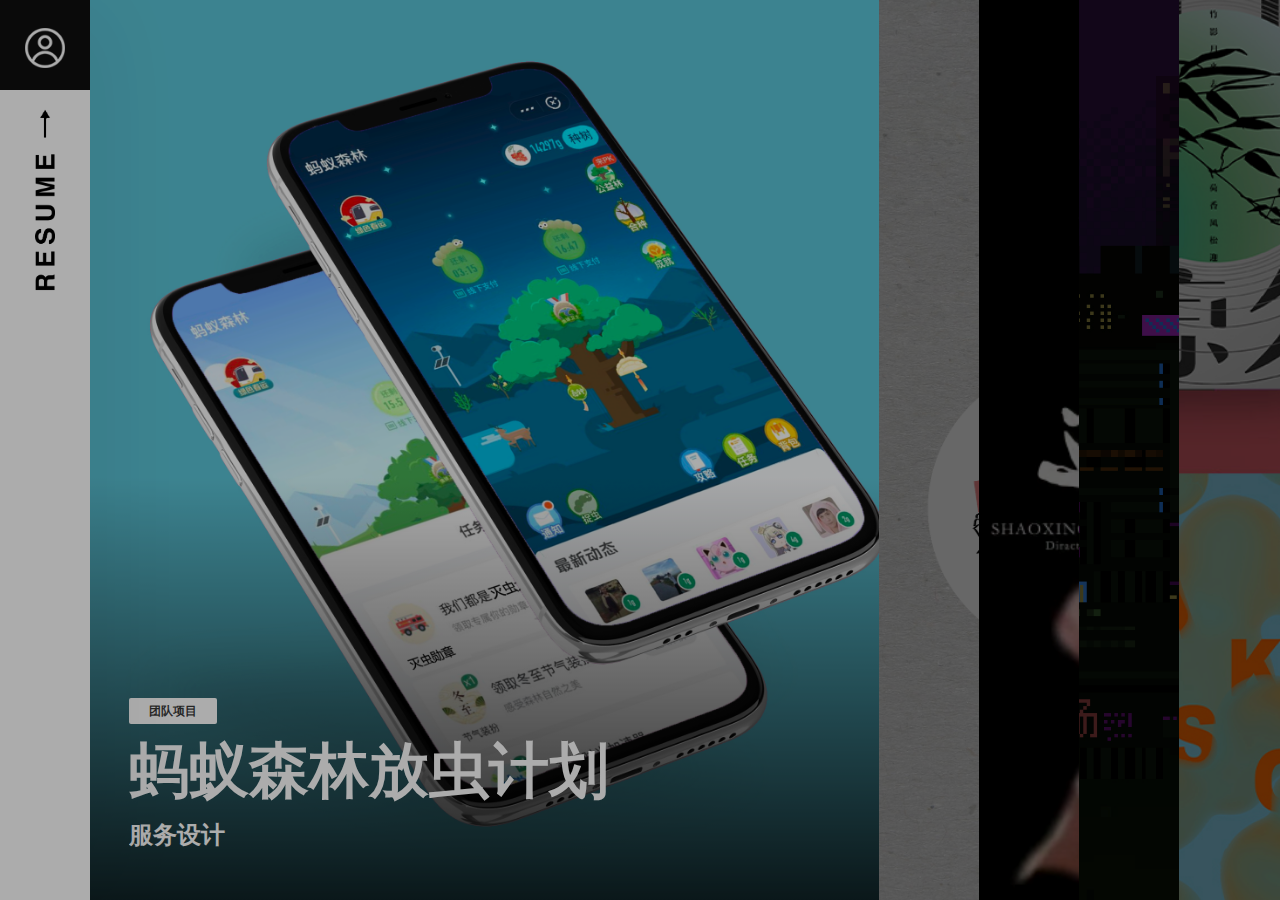
==== index.html @ 51fd894f "First Done" ====
<!DOCTYPE html>
<html lang="zxx">
<head>
	<title>褚佳丹 | Portfolio</title>
	<meta charset="UTF-8">
	<meta name="description" content="Tulen Photography HTML Template"">
	<meta name="keywords" content="photo, html">
	<meta name="viewport" content="width=device-width, initial-scale=1.0">
	<!-- Stylesheets -->
	<link rel="stylesheet" href="css/bootstrap.min.css"/>
	<link rel="stylesheet" href="css/font-awesome.min.css"/>
	<link rel="stylesheet" href="css/themify-icons.css"/>
	<link rel="stylesheet" href="css/accordion.css"/>
	<link rel="stylesheet" href="css/owl.carousel.min.css"/>

	<!-- Main Stylesheets -->
	<link rel="stylesheet" href="css/style.css"/>


	<!--[if lt IE 9]>
		<script src="https://oss.maxcdn.com/html5shiv/3.7.2/html5shiv.min.js"></script>
		<script src="https://oss.maxcdn.com/respond/1.4.2/respond.min.js"></script>
	<![endif]-->
	<style>
		h2{
			margin-bottom: 0;
		}
	</style>
</head>
<body>
	<!-- Page Preloder -->
	<div id="preloder">
		<div class="loader"></div>
	</div>

	<!-- Offcanvas Menu Section -->
	<div class="menu-wrapper">
		<div class="menu-switch">
			<!--<i class="ti-menu"></i>-->
			<img src="img/personal.png" width="40px"  data-href="resume.pdf">
		</div>
		<div class="menu-social-warp">
<!--			 <div class="menu-social">-->

                 <img src="img/resume.png" width="20px" >
<!--			</div>-->
		</div>
	<!--</div>
	<div class="side-menu-wrapper">
		<div class="sm-header">
			<div class="menu-close">
				<i class="ti-arrow-left"></i>
			</div>
			<a href="index.html" class="site-logo">
				<img src="img/logo1.png" alt="">
			</a>
		</div>
		<nav class="main-menu">
			<ul>
				<img src="img/photo.png" width="100px">
				<li><a href="about.html">我的简历</a></li>
			</ul>
		</nav>
		<div class="sm-footer">
			<div class="sm-socail">
				<a href="#"><i class="ti-facebook"></i></a>
				<a href="#"><i class="ti-twitter-alt"></i></a>
				<a href="#"><i class="ti-linkedin"></i></a>
				<a href="#"><i class="ti-instagram"></i></a>
			<div class="copyright-text"><p>-->

		</div>
	</div>
	<!-- Offcanvas Menu Section end -->

	<!-- Hero Section end -->
	<section class="hero-section">
		<div class="pana-accordion" id="accordion">
    		<div class="pana-accordion-wrap">
				<div class="pana-accordion-item set-bg" data-setbg="img/hero/1.jpg" data-href="blog-details.html">
					<div class="pa-text">
						<div class="pa-tag">团队项目</div>
						<h2>蚂蚁森林放虫计划</h2>
						<div class="pa-author">
							<!--<img src="img/Hero/author.jpg" alt="">-->
							<h4>服务设计</h4>
						</div>
					</div>
				</div>
				<div class="pana-accordion-item set-bg" data-setbg="img/hero/1s.png" data-href="blog-details2.html">
					<div class="pa-text">
						<div class="pa-tag">个人项目</div>
						<h2>摇风·造物</h2>
						<div class="pa-author">
							<!--<img src="img/Hero/author.jpg" alt="">-->
							<h4>品牌设计</h4>
						</div>
					</div>
				</div>
				<div class="pana-accordion-item set-bg" data-setbg="img/hero/2.jpg"data-href="blog-details3.html">
					<div class="pa-text">
						<div class="pa-tag">个人项目</div>
						<h2>沈园遗梦</h2>
						<div class="pa-author">
<!--							<img src="img/Hero/author.jpg" alt="">-->
							<h4>视频拍摄</h4>
						</div>
					</div>
				</div>
				<div class="pana-accordion-item set-bg" data-setbg="img/hero/3.jpg" data-href="blog-details4.html">
					<div class="pa-text">
						<div class="pa-tag">团队项目</div>
						<h2>Cyber Magnet</h2>
						<div class="pa-author">
<!--							<img src="img/Hero/author.jpg" alt="">-->
							<h4>游戏设计</h4>
						</div>
					</div>
				</div>
				<div class="pana-accordion-item set-bg" data-setbg="img/hero/4.jpg" data-href="blog-details5.html">
					<div class="pa-text">
<!--						<div class="pa-tag">people</div>-->
						<h2>其他作品</h2>
						<div class="pa-author">
<!--							<img src="img/Hero/author.jpg" alt="">-->
							<h4>海报、C4D、processing</h4>
						</div>
					</div>
				</div>
	    	</div>
		</div>
		<div class="hero-slider-warp">
			<div class="hero-slider owl-carousel">
				<div class="hero-item set-bg" data-setbg="img/hero/4.jpg">
					<div class="pa-text">
<!--						<div class="pa-tag">people</div>-->
						<h2>其他作品</h2>
						<div class="pa-author">
							<!--							<img src="img/Hero/author.jpg" alt="">-->
							<h4>海报、C4D、processing</h4>
						</div>
					</div>
				</div>
				<div class="hero-item set-bg" data-setbg="img/hero/1.jpg">
					<div class="pa-text">
<!--						<div class="pa-tag">people</div>-->
						<div class="pa-tag">团队项目</div>
						<h2>蚂蚁森林放虫计划</h2>
						<div class="pa-author">
							<!--<img src="img/Hero/author.jpg" alt="">-->
							<h4>服务设计</h4>
						</div>
					</div>
				</div>
				<div class="hero-item set-bg" data-setbg="img/hero/1s.png">
					<div class="pa-text">
						<div class="pa-tag">个人项目</div>
						<h2>摇风·造物</h2>
						<div class="pa-author">
							<!--<img src="img/Hero/author.jpg" alt="">-->
							<h4>品牌设计</h4>
						</div>
					</div>
				</div>
				<div class="hero-item set-bg" data-setbg="img/hero/2.jpg">
					<div class="pa-text">
						<div class="pa-tag">个人项目</div>
						<h2>沈园遗梦</h2>
						<div class="pa-author">
							<!--							<img src="img/Hero/author.jpg" alt="">-->
							<h4>视频拍摄</h4>
						</div>
					</div>
				</div>
				<div class="hero-item set-bg" data-setbg="img/hero/3.jpg">
					<div class="pa-text">
						<div class="pa-tag">团队项目</div>
						<h2>Cyber Magnet</h2>
						<div class="pa-author">
							<!--							<img src="img/Hero/author.jpg" alt="">-->
							<h4>游戏设计</h4>
						</div>
					</div>
				</div>
			</div>
		</div>
	</section>
	<!-- Hero Section end -->

	<!--====== Javascripts & Jquery ======-->
	<script src="js/vendor/jquery-3.2.1.min.js"></script>
	<script src="js/bootstrap.min.js"></script>
	<script src="js/owl.carousel.min.js"></script>
	<script src="js/imagesloaded.pkgd.min.js"></script>
	<script src="js/isotope.pkgd.min.js"></script>
	<script src="js/jquery.nicescroll.min.js"></script>
	<script src="js/circle-progress.min.js"></script>
	<script src="js/pana-accordion.js"></script>
	<script src="js/main.js"></script>
	<script type="text/javascript">
		$('[data-href]').css('cursor','pointer').on('click',function(){
			if($(this).attr('data-href')){
				location.href = $(this).attr('data-href');
			}
		})
	</script>

	</body>
</html>
---- css/themify-icons.css ----
@font-face {
	font-family: 'themify';
	src:url('../fonts/themify.eot?-fvbane');
	src:url('../fonts/themify.eot?#iefix-fvbane') format('embedded-opentype'),
		url('../fonts/themify.woff?-fvbane') format('woff'),
		url('../fonts/themify.ttf?-fvbane') format('truetype'),
		url('../fonts/themify.svg?-fvbane#themify') format('svg');
	font-weight: normal;
	font-style: normal;
}

[class^="ti-"], [class*=" ti-"] {
	font-family: 'themify';
	speak: none;
	font-style: normal;
	font-weight: normal;
	font-variant: normal;
	text-transform: none;
	line-height: 1;

	/* Better Font Rendering =========== */
	-webkit-font-smoothing: antialiased;
	-moz-osx-font-smoothing: grayscale;
}

.ti-wand:before {
	content: "\e600";
}
.ti-volume:before {
	content: "\e601";
}
.ti-user:before {
	content: "\e602";
}
.ti-unlock:before {
	content: "\e603";
}
.ti-unlink:before {
	content: "\e604";
}
.ti-trash:before {
	content: "\e605";
}
.ti-thought:before {
	content: "\e606";
}
.ti-target:before {
	content: "\e607";
}
.ti-tag:before {
	content: "\e608";
}
.ti-tablet:before {
	content: "\e609";
}
.ti-star:before {
	content: "\e60a";
}
.ti-spray:before {
	content: "\e60b";
}
.ti-signal:before {
	content: "\e60c";
}
.ti-shopping-cart:before {
	content: "\e60d";
}
.ti-shopping-cart-full:before {
	content: "\e60e";
}
.ti-settings:before {
	content: "\e60f";
}
.ti-search:before {
	content: "\e610";
}
.ti-zoom-in:before {
	content: "\e611";
}
.ti-zoom-out:before {
	content: "\e612";
}
.ti-cut:before {
	content: "\e613";
}
.ti-ruler:before {
	content: "\e614";
}
.ti-ruler-pencil:before {
	content: "\e615";
}
.ti-ruler-alt:before {
	content: "\e616";
}
.ti-bookmark:before {
	content: "\e617";
}
.ti-bookmark-alt:before {
	content: "\e618";
}
.ti-reload:before {
	content: "\e619";
}
.ti-plus:before {
	content: "\e61a";
}
.ti-pin:before {
	content: "\e61b";
}
.ti-pencil:before {
	content: "\e61c";
}
.ti-pencil-alt:before {
	content: "\e61d";
}
.ti-paint-roller:before {
	content: "\e61e";
}
.ti-paint-bucket:before {
	content: "\e61f";
}
.ti-na:before {
	content: "\e620";
}
.ti-mobile:before {
	content: "\e621";
}
.ti-minus:before {
	content: "\e622";
}
.ti-medall:before {
	content: "\e623";
}
.ti-medall-alt:before {
	content: "\e624";
}
.ti-marker:before {
	content: "\e625";
}
.ti-marker-alt:before {
	content: "\e626";
}
.ti-arrow-up:before {
	content: "\e627";
}
.ti-arrow-right:before {
	content: "\e628";
}
.ti-arrow-left:before {
	content: "\e629";
}
.ti-arrow-down:before {
	content: "\e62a";
}
.ti-lock:before {
	content: "\e62b";
}
.ti-location-arrow:before {
	content: "\e62c";
}
.ti-link:before {
	content: "\e62d";
}
.ti-layout:before {
	content: "\e62e";
}
.ti-layers:before {
	content: "\e62f";
}
.ti-layers-alt:before {
	content: "\e630";
}
.ti-key:before {
	content: "\e631";
}
.ti-import:before {
	content: "\e632";
}
.ti-image:before {
	content: "\e633";
}
.ti-heart:before {
	content: "\e634";
}
.ti-heart-broken:before {
	content: "\e635";
}
.ti-hand-stop:before {
	content: "\e636";
}
.ti-hand-open:before {
	content: "\e637";
}
.ti-hand-drag:before {
	content: "\e638";
}
.ti-folder:before {
	content: "\e639";
}
.ti-flag:before {
	content: "\e63a";
}
.ti-flag-alt:before {
	content: "\e63b";
}
.ti-flag-alt-2:before {
	content: "\e63c";
}
.ti-eye:before {
	content: "\e63d";
}
.ti-export:before {
	content: "\e63e";
}
.ti-exchange-vertical:before {
	content: "\e63f";
}
.ti-desktop:before {
	content: "\e640";
}
.ti-cup:before {
	content: "\e641";
}
.ti-crown:before {
	content: "\e642";
}
.ti-comments:before {
	content: "\e643";
}
.ti-comment:before {
	content: "\e644";
}
.ti-comment-alt:before {
	content: "\e645";
}
.ti-close:before {
	content: "\e646";
}
.ti-clip:before {
	content: "\e647";
}
.ti-angle-up:before {
	content: "\e648";
}
.ti-angle-right:before {
	content: "\e649";
}
.ti-angle-left:before {
	content: "\e64a";
}
.ti-angle-down:before {
	content: "\e64b";
}
.ti-check:before {
	content: "\e64c";
}
.ti-check-box:before {
	content: "\e64d";
}
.ti-camera:before {
	content: "\e64e";
}
.ti-announcement:before {
	content: "\e64f";
}
.ti-brush:before {
	content: "\e650";
}
.ti-briefcase:before {
	content: "\e651";
}
.ti-bolt:before {
	content: "\e652";
}
.ti-bolt-alt:before {
	content: "\e653";
}
.ti-blackboard:before {
	content: "\e654";
}
.ti-bag:before {
	content: "\e655";
}
.ti-move:before {
	content: "\e656";
}
.ti-arrows-vertical:before {
	content: "\e657";
}
.ti-arrows-horizontal:before {
	content: "\e658";
}
.ti-fullscreen:before {
	content: "\e659";
}
.ti-arrow-top-right:before {
	content: "\e65a";
}
.ti-arrow-top-left:before {
	content: "\e65b";
}
.ti-arrow-circle-up:before {
	content: "\e65c";
}
.ti-arrow-circle-right:before {
	content: "\e65d";
}
.ti-arrow-circle-left:before {
	content: "\e65e";
}
.ti-arrow-circle-down:before {
	content: "\e65f";
}
.ti-angle-double-up:before {
	content: "\e660";
}
.ti-angle-double-right:before {
	content: "\e661";
}
.ti-angle-double-left:before {
	content: "\e662";
}
.ti-angle-double-down:before {
	content: "\e663";
}
.ti-zip:before {
	content: "\e664";
}
.ti-world:before {
	content: "\e665";
}
.ti-wheelchair:before {
	content: "\e666";
}
.ti-view-list:before {
	content: "\e667";
}
.ti-view-list-alt:before {
	content: "\e668";
}
.ti-view-grid:before {
	content: "\e669";
}
.ti-uppercase:before {
	content: "\e66a";
}
.ti-upload:before {
	content: "\e66b";
}
.ti-underline:before {
	content: "\e66c";
}
.ti-truck:before {
	content: "\e66d";
}
.ti-timer:before {
	content: "\e66e";
}
.ti-ticket:before {
	content: "\e66f";
}
.ti-thumb-up:before {
	content: "\e670";
}
.ti-thumb-down:before {
	content: "\e671";
}
.ti-text:before {
	content: "\e672";
}
.ti-stats-up:before {
	content: "\e673";
}
.ti-stats-down:before {
	content: "\e674";
}
.ti-split-v:before {
	content: "\e675";
}
.ti-split-h:before {
	content: "\e676";
}
.ti-smallcap:before {
	content: "\e677";
}
.ti-shine:before {
	content: "\e678";
}
.ti-shift-right:before {
	content: "\e679";
}
.ti-shift-left:before {
	content: "\e67a";
}
.ti-shield:before {
	content: "\e67b";
}
.ti-notepad:before {
	content: "\e67c";
}
.ti-server:before {
	content: "\e67d";
}
.ti-quote-right:before {
	content: "\e67e";
}
.ti-quote-left:before {
	content: "\e67f";
}
.ti-pulse:before {
	content: "\e680";
}
.ti-printer:before {
	content: "\e681";
}
.ti-power-off:before {
	content: "\e682";
}
.ti-plug:before {
	content: "\e683";
}
.ti-pie-chart:before {
	content: "\e684";
}
.ti-paragraph:before {
	content: "\e685";
}
.ti-panel:before {
	content: "\e686";
}
.ti-package:before {
	content: "\e687";
}
.ti-music:before {
	content: "\e688";
}
.ti-music-alt:before {
	content: "\e689";
}
.ti-mouse:before {
	content: "\e68a";
}
.ti-mouse-alt:before {
	content: "\e68b";
}
.ti-money:before {
	content: "\e68c";
}
.ti-microphone:before {
	content: "\e68d";
}
.ti-menu:before {
	content: "\e68e";
}
.ti-menu-alt:before {
	content: "\e68f";
}
.ti-map:before {
	content: "\e690";
}
.ti-map-alt:before {
	content: "\e691";
}
.ti-loop:before {
	content: "\e692";
}
.ti-location-pin:before {
	content: "\e693";
}
.ti-list:before {
	content: "\e694";
}
.ti-light-bulb:before {
	content: "\e695";
}
.ti-Italic:before {
	content: "\e696";
}
.ti-info:before {
	content: "\e697";
}
.ti-infinite:before {
	content: "\e698";
}
.ti-id-badge:before {
	content: "\e699";
}
.ti-hummer:before {
	content: "\e69a";
}
.ti-home:before {
	content: "\e69b";
}
.ti-help:before {
	content: "\e69c";
}
.ti-headphone:before {
	content: "\e69d";
}
.ti-harddrives:before {
	content: "\e69e";
}
.ti-harddrive:before {
	content: "\e69f";
}
.ti-gift:before {
	content: "\e6a0";
}
.ti-game:before {
	content: "\e6a1";
}
.ti-filter:before {
	content: "\e6a2";
}
.ti-files:before {
	content: "\e6a3";
}
.ti-file:before {
	content: "\e6a4";
}
.ti-eraser:before {
	content: "\e6a5";
}
.ti-envelope:before {
	content: "\e6a6";
}
.ti-download:before {
	content: "\e6a7";
}
.ti-direction:before {
	content: "\e6a8";
}
.ti-direction-alt:before {
	content: "\e6a9";
}
.ti-dashboard:before {
	content: "\e6aa";
}
.ti-control-stop:before {
	content: "\e6ab";
}
.ti-control-shuffle:before {
	content: "\e6ac";
}
.ti-control-play:before {
	content: "\e6ad";
}
.ti-control-pause:before {
	content: "\e6ae";
}
.ti-control-forward:before {
	content: "\e6af";
}
.ti-control-backward:before {
	content: "\e6b0";
}
.ti-cloud:before {
	content: "\e6b1";
}
.ti-cloud-up:before {
	content: "\e6b2";
}
.ti-cloud-down:before {
	content: "\e6b3";
}
.ti-clipboard:before {
	content: "\e6b4";
}
.ti-car:before {
	content: "\e6b5";
}
.ti-calendar:before {
	content: "\e6b6";
}
.ti-book:before {
	content: "\e6b7";
}
.ti-bell:before {
	content: "\e6b8";
}
.ti-basketball:before {
	content: "\e6b9";
}
.ti-bar-chart:before {
	content: "\e6ba";
}
.ti-bar-chart-alt:before {
	content: "\e6bb";
}
.ti-back-right:before {
	content: "\e6bc";
}
.ti-back-left:before {
	content: "\e6bd";
}
.ti-arrows-corner:before {
	content: "\e6be";
}
.ti-archive:before {
	content: "\e6bf";
}
.ti-anchor:before {
	content: "\e6c0";
}
.ti-align-right:before {
	content: "\e6c1";
}
.ti-align-left:before {
	content: "\e6c2";
}
.ti-align-justify:before {
	content: "\e6c3";
}
.ti-align-center:before {
	content: "\e6c4";
}
.ti-alert:before {
	content: "\e6c5";
}
.ti-alarm-clock:before {
	content: "\e6c6";
}
.ti-agenda:before {
	content: "\e6c7";
}
.ti-write:before {
	content: "\e6c8";
}
.ti-window:before {
	content: "\e6c9";
}
.ti-widgetized:before {
	content: "\e6ca";
}
.ti-widget:before {
	content: "\e6cb";
}
.ti-widget-alt:before {
	content: "\e6cc";
}
.ti-wallet:before {
	content: "\e6cd";
}
.ti-video-clapper:before {
	content: "\e6ce";
}
.ti-video-camera:before {
	content: "\e6cf";
}
.ti-vector:before {
	content: "\e6d0";
}
.ti-themify-logo:before {
	content: "\e6d1";
}
.ti-themify-favicon:before {
	content: "\e6d2";
}
.ti-themify-favicon-alt:before {
	content: "\e6d3";
}
.ti-support:before {
	content: "\e6d4";
}
.ti-stamp:before {
	content: "\e6d5";
}
.ti-split-v-alt:before {
	content: "\e6d6";
}
.ti-slice:before {
	content: "\e6d7";
}
.ti-shortcode:before {
	content: "\e6d8";
}
.ti-shift-right-alt:before {
	content: "\e6d9";
}
.ti-shift-left-alt:before {
	content: "\e6da";
}
.ti-ruler-alt-2:before {
	content: "\e6db";
}
.ti-receipt:before {
	content: "\e6dc";
}
.ti-pin2:before {
	content: "\e6dd";
}
.ti-pin-alt:before {
	content: "\e6de";
}
.ti-pencil-alt2:before {
	content: "\e6df";
}
.ti-palette:before {
	content: "\e6e0";
}
.ti-more:before {
	content: "\e6e1";
}
.ti-more-alt:before {
	content: "\e6e2";
}
.ti-microphone-alt:before {
	content: "\e6e3";
}
.ti-magnet:before {
	content: "\e6e4";
}
.ti-line-double:before {
	content: "\e6e5";
}
.ti-line-dotted:before {
	content: "\e6e6";
}
.ti-line-dashed:before {
	content: "\e6e7";
}
.ti-layout-width-full:before {
	content: "\e6e8";
}
.ti-layout-width-default:before {
	content: "\e6e9";
}
.ti-layout-width-default-alt:before {
	content: "\e6ea";
}
.ti-layout-tab:before {
	content: "\e6eb";
}
.ti-layout-tab-window:before {
	content: "\e6ec";
}
.ti-layout-tab-v:before {
	content: "\e6ed";
}
.ti-layout-tab-min:before {
	content: "\e6ee";
}
.ti-layout-slider:before {
	content: "\e6ef";
}
.ti-layout-slider-alt:before {
	content: "\e6f0";
}
.ti-layout-sidebar-right:before {
	content: "\e6f1";
}
.ti-layout-sidebar-none:before {
	content: "\e6f2";
}
.ti-layout-sidebar-left:before {
	content: "\e6f3";
}
.ti-layout-placeholder:before {
	content: "\e6f4";
}
.ti-layout-menu:before {
	content: "\e6f5";
}
.ti-layout-menu-v:before {
	content: "\e6f6";
}
.ti-layout-menu-separated:before {
	content: "\e6f7";
}
.ti-layout-menu-full:before {
	content: "\e6f8";
}
.ti-layout-media-right-alt:before {
	content: "\e6f9";
}
.ti-layout-media-right:before {
	content: "\e6fa";
}
.ti-layout-media-overlay:before {
	content: "\e6fb";
}
.ti-layout-media-overlay-alt:before {
	content: "\e6fc";
}
.ti-layout-media-overlay-alt-2:before {
	content: "\e6fd";
}
.ti-layout-media-left-alt:before {
	content: "\e6fe";
}
.ti-layout-media-left:before {
	content: "\e6ff";
}
.ti-layout-media-center-alt:before {
	content: "\e700";
}
.ti-layout-media-center:before {
	content: "\e701";
}
.ti-layout-list-thumb:before {
	content: "\e702";
}
.ti-layout-list-thumb-alt:before {
	content: "\e703";
}
.ti-layout-list-post:before {
	content: "\e704";
}
.ti-layout-list-large-image:before {
	content: "\e705";
}
.ti-layout-line-solid:before {
	content: "\e706";
}
.ti-layout-grid4:before {
	content: "\e707";
}
.ti-layout-grid3:before {
	content: "\e708";
}
.ti-layout-grid2:before {
	content: "\e709";
}
.ti-layout-grid2-thumb:before {
	content: "\e70a";
}
.ti-layout-cta-right:before {
	content: "\e70b";
}
.ti-layout-cta-left:before {
	content: "\e70c";
}
.ti-layout-cta-center:before {
	content: "\e70d";
}
.ti-layout-cta-btn-right:before {
	content: "\e70e";
}
.ti-layout-cta-btn-left:before {
	content: "\e70f";
}
.ti-layout-column4:before {
	content: "\e710";
}
.ti-layout-column3:before {
	content: "\e711";
}
.ti-layout-column2:before {
	content: "\e712";
}
.ti-layout-accordion-separated:before {
	content: "\e713";
}
.ti-layout-accordion-merged:before {
	content: "\e714";
}
.ti-layout-accordion-list:before {
	content: "\e715";
}
.ti-ink-pen:before {
	content: "\e716";
}
.ti-info-alt:before {
	content: "\e717";
}
.ti-help-alt:before {
	content: "\e718";
}
.ti-headphone-alt:before {
	content: "\e719";
}
.ti-hand-point-up:before {
	content: "\e71a";
}
.ti-hand-point-right:before {
	content: "\e71b";
}
.ti-hand-point-left:before {
	content: "\e71c";
}
.ti-hand-point-down:before {
	content: "\e71d";
}
.ti-gallery:before {
	content: "\e71e";
}
.ti-face-smile:before {
	content: "\e71f";
}
.ti-face-sad:before {
	content: "\e720";
}
.ti-credit-card:before {
	content: "\e721";
}
.ti-control-skip-forward:before {
	content: "\e722";
}
.ti-control-skip-backward:before {
	content: "\e723";
}
.ti-control-record:before {
	content: "\e724";
}
.ti-control-eject:before {
	content: "\e725";
}
.ti-comments-smiley:before {
	content: "\e726";
}
.ti-brush-alt:before {
	content: "\e727";
}
.ti-youtube:before {
	content: "\e728";
}
.ti-vimeo:before {
	content: "\e729";
}
.ti-twitter:before {
	content: "\e72a";
}
.ti-time:before {
	content: "\e72b";
}
.ti-tumblr:before {
	content: "\e72c";
}
.ti-skype:before {
	content: "\e72d";
}
.ti-share:before {
	content: "\e72e";
}
.ti-share-alt:before {
	content: "\e72f";
}
.ti-rocket:before {
	content: "\e730";
}
.ti-pinterest:before {
	content: "\e731";
}
.ti-new-window:before {
	content: "\e732";
}
.ti-microsoft:before {
	content: "\e733";
}
.ti-list-ol:before {
	content: "\e734";
}
.ti-linkedin:before {
	content: "\e735";
}
.ti-layout-sidebar-2:before {
	content: "\e736";
}
.ti-layout-grid4-alt:before {
	content: "\e737";
}
.ti-layout-grid3-alt:before {
	content: "\e738";
}
.ti-layout-grid2-alt:before {
	content: "\e739";
}
.ti-layout-column4-alt:before {
	content: "\e73a";
}
.ti-layout-column3-alt:before {
	content: "\e73b";
}
.ti-layout-column2-alt:before {
	content: "\e73c";
}
.ti-instagram:before {
	content: "\e73d";
}
.ti-google:before {
	content: "\e73e";
}
.ti-github:before {
	content: "\e73f";
}
.ti-flickr:before {
	content: "\e740";
}
.ti-facebook:before {
	content: "\e741";
}
.ti-dropbox:before {
	content: "\e742";
}
.ti-dribbble:before {
	content: "\e743";
}
.ti-apple:before {
	content: "\e744";
}
.ti-android:before {
	content: "\e745";
}
.ti-save:before {
	content: "\e746";
}
.ti-save-alt:before {
	content: "\e747";
}
.ti-yahoo:before {
	content: "\e748";
}
.ti-wordpress:before {
	content: "\e749";
}
.ti-vimeo-alt:before {
	content: "\e74a";
}
.ti-twitter-alt:before {
	content: "\e74b";
}
.ti-tumblr-alt:before {
	content: "\e74c";
}
.ti-trello:before {
	content: "\e74d";
}
.ti-stack-overflow:before {
	content: "\e74e";
}
.ti-soundcloud:before {
	content: "\e74f";
}
.ti-sharethis:before {
	content: "\e750";
}
.ti-sharethis-alt:before {
	content: "\e751";
}
.ti-reddit:before {
	content: "\e752";
}
.ti-pinterest-alt:before {
	content: "\e753";
}
.ti-microsoft-alt:before {
	content: "\e754";
}
.ti-linux:before {
	content: "\e755";
}
.ti-jsfiddle:before {
	content: "\e756";
}
.ti-joomla:before {
	content: "\e757";
}
.ti-html5:before {
	content: "\e758";
}
.ti-flickr-alt:before {
	content: "\e759";
}
.ti-email:before {
	content: "\e75a";
}
.ti-drupal:before {
	content: "\e75b";
}
.ti-dropbox-alt:before {
	content: "\e75c";
}
.ti-css3:before {
	content: "\e75d";
}
.ti-rss:before {
	content: "\e75e";
}
.ti-rss-alt:before {
	content: "\e75f";
}
---- css/accordion.css ----
.pana-accordion {
	width: 100%;
	height: 100%;
	margin: 0 auto;
	position: relative;
	overflow: hidden
}

.pana-accordion .pana-accordion-wrap {
	margin-left: -1px;
	position: relative;
	width: 300%
}

.pana-accordion .pana-accordion-wrap .pana-accordion-item {
	width: 100%;
	height: 200px;
	overflow: hidden;
	float: left;
	position: absolute;
	left: 0;
	top: 0;
	background-position: top left -200px;
	transition: background-position 0.4s;
	
}
.pana-accordion .pana-accordion-wrap .pana-accordion-item.active {
	background-position: top center;
}

.pana-accordion .pana-accordion-wrap .pana-accordion-item .pana-accordion-mask {
	width: 100%;
	height: 100%;
	left: 0;
	top: 0;
	position: absolute;
	z-index: 10;
	background-color: #000;
	filter: alpha(opacity=40);
	-ms-filter: "progid:DXImageTransform.Microsoft.Alpha(Opacity=40)";
	-webkit-opacity: 0.4;
	-khtml-opacity: 0.4;
	-moz-opacity: 0.4;
	-ms-opacity: 0.4;
	-o-opacity: 0.4;
	opacity: 0.4
}

.pana-accordion .pana-accordion-wrap .pana-accordion-item.active .pana-accordion-mask {
	display: none
}
---- css/style.css ----
/* =================================
------------------------------------
  Tulen | Photography HTML Template
  Version: 1.0
 ------------------------------------
 ====================================*/

/*----------------------------------------*/
/* Template default CSS
/*----------------------------------------*/

@import url("https://fonts.googleapis.com/css?family=Montserrat:400,400i,500,500i,600,600i,700,700i&display=swap");


html,
body {
	height: 100%;
	font-family: "Montserrat", sans-serif;
	-webkit-font-smoothing: antialiased;
}

body {
	padding-left: 90px;
}

@media (max-width: 420px) {
	body {
		padding-left: 60px;
	}
}

h1,
h2,
h3,
h4,
h5,
h6 {
	margin: 0;
	color: #252525;
	font-weight: 600;
}

h1 {
	font-size: 70px;
}

h2 {
	font-size: 36px;
}

h3 {
	font-size: 30px;
}

h4 {
	font-size: 24px;
}

h5 {
	font-size: 18px;
}

h6 {
	font-size: 16px;
}

p {
	font-size: 15px;
	color: #636363;
	line-height: 1.8;
}

img {
	max-width: 100%;
}

input:focus,
select:focus,
button:focus,
textarea:focus {
	outline: none;
}

a:hover,
a:focus {
	text-decoration: none;
	outline: none;
}

ul,
ol {
	padding: 0;
	margin: 0;
}

@media (min-width: 1200px) {
	.container {
		max-width: 1200px;
	}
}

/*---------------------
   Helper CSS
 -----------------------*/

.section-title {
	text-align: center;
	margin-bottom: 55px;
}

.section-title img {
	margin-bottom: 15px;
}

.section-title h2 {
	font-weight: 400;
	font-size: 38px;
	text-transform: uppercase;
}

.section-title p {
	padding-top: 15px;
	margin-bottom: 0;
}

.set-bg {
	background-repeat: no-repeat;
	background-size: cover;
	background-position: top center;
}

.spad {
	padding-top: 110px;
	padding-bottom: 105px;
}

.text-white h1,
.text-white h2,
.text-white h3,
.text-white h4,
.text-white h5,
.text-white h6,
.text-white p,
.text-white span,
.text-white li,
.text-white a {
	color: #fff;
}

/*---------------------
  Commom elements
-----------------------*/

.site-btn {
	display: inline-block;
	font-size: 16px;
	padding: 17px 25px;
	min-width: 170px;
	color: #fff;
	background: #2916e0;
	line-height: 1;
	letter-spacing: 1px;
	text-transform: uppercase;
	text-align: center;
	font-weight: 500;
	border: none;
	border-radius: 2px;
}

.site-btn i {
	font-size: 24px;
	position: relative;
	top: 5px;
	margin-left: 4px;
}

.site-btn:hover {
	color: #fff;
}

/* Preloder */

#preloder {
	position: fixed;
	width: 100%;
	height: 100%;
	top: 0;
	left: 0;
	z-index: 999999;
	background: #000;
}

.loader {
	width: 40px;
	height: 40px;
	position: absolute;
	top: 50%;
	left: 50%;
	margin-top: -13px;
	margin-left: -13px;
	border-radius: 60px;
	animation: loader 0.8s linear infinite;
	-webkit-animation: loader 0.8s linear infinite;
}

@keyframes loader {
	0% {
		-webkit-transform: rotate(0deg);
		transform: rotate(0deg);
		border: 4px solid #f44336;
		border-left-color: transparent;
	}
	50% {
		-webkit-transform: rotate(180deg);
		transform: rotate(180deg);
		border: 4px solid #673ab7;
		border-left-color: transparent;
	}
	100% {
		-webkit-transform: rotate(360deg);
		transform: rotate(360deg);
		border: 4px solid #f44336;
		border-left-color: transparent;
	}
}

@-webkit-keyframes loader {
	0% {
		-webkit-transform: rotate(0deg);
		border: 4px solid #f44336;
		border-left-color: transparent;
	}
	50% {
		-webkit-transform: rotate(180deg);
		border: 4px solid #673ab7;
		border-left-color: transparent;
	}
	100% {
		-webkit-transform: rotate(360deg);
		border: 4px solid #f44336;
		border-left-color: transparent;
	}
}

.menu-wrapper {
	position: fixed;
	width: 90px;
	height: 100%;
	left: 0;
	top: 0;
	-webkit-box-shadow: 14px 0px 103px rgba(0, 0, 0, 0.08);
	box-shadow: 14px 0px 103px rgba(0, 0, 0, 0.08);
	z-index: 999;
	-webkit-transition: 0.4s;
	-o-transition: 0.4s;
	transition: 0.4s;
}

@media (max-width: 420px) {
	.menu-wrapper {
		width: 60px;
	}
}

.menu-wrapper.hide-left {
	opacity: 0;
	left: -90px;
}

.menu-switch {
	width: 100%;
	height: 90px;
	padding-top: 23px;
	font-size: 30px;
	text-align: center;
	color: #fff;
	background: #0f0f0f;
	cursor: pointer;
}

.menu-social-warp {
	height: calc(100% - 90px);
	display: -webkit-box;
	display: -ms-flexbox;
	display: flex;
	-moz-justify-content: center;
	-ms-justify-content: center;
	-webkit-box-pack: center;
	justify-content: center;
	-ms-flex-pack: center;
	-moz-align-items: center;
	-ms-align-items: center;
	-webkit-box-align: center;
	-ms-flex-align: center;
	align-items: flex-start;
}

.menu-social a {
	display: block;
	font-size: 18px;
	color: #252525;
	margin-bottom: 50px;
}

.menu-social a:last-child {
	margin-bottom: 0;
}

@media (max-width: 576px) {
	.menu-social a {
		margin-bottom: 30px;
	}
}

.side-menu-wrapper {
	position: fixed;
	width: 270px;
	height: 100%;
	left: -280px;
	top: 0;
	overflow-y: auto;
	-webkit-box-shadow: 14px 0px 103px rgba(0, 0, 0, 0.08);
	box-shadow: 14px 0px 103px rgba(0, 0, 0, 0.08);
	background-color: #fff;
	z-index: 9999;
	opacity: 0;
	filter: alpha(opacity=0);
	-webkit-transition: 0.3s;
	-o-transition: 0.3s;
	transition: 0.3s;
}

@media (max-width: 420px) {
	.side-menu-wrapper {
		width: 100%;
		left: -100%;
	}
}

.side-menu-wrapper.active {
	left: 0;
	opacity: 1;
	filter: alpha(opacity=100);
}

.side-menu-wrapper .sm-header {
	display: -webkit-box;
	display: -ms-flexbox;
	display: flex;
}

.menu-close {
	width: 90px;
	height: 90px;
	padding-top: 23px;
	font-size: 30px;
	text-align: center;
	color: #fff;
	background: #0f0f0f;
	cursor: pointer;
}

.site-logo {
	background: #2916e0;
	width: calc(100% - 90px);
	display: -webkit-box;
	display: -ms-flexbox;
	display: flex;
	-moz-justify-content: center;
	-ms-justify-content: center;
	-webkit-box-pack: center;
	justify-content: center;
	-ms-flex-pack: center;
	-moz-align-items: center;
	-ms-align-items: center;
	-webkit-box-align: center;
	-ms-flex-align: center;
	align-items: center;
}

.main-menu {
	height: calc(100% - 160px);
	display: -webkit-box;
	display: -ms-flexbox;
	display: flex;
	-moz-justify-content: center;
	-ms-justify-content: center;
	-webkit-box-pack: center;
	justify-content: center;
	-ms-flex-pack: center;
	-moz-align-items: center;
	-ms-align-items: center;
	-webkit-box-align: center;
	-ms-flex-align: center;
	align-items: center;
}

.main-menu ul {
	list-style: none;
	text-align: center;
}

.main-menu ul li {
	display: block;
	margin-bottom: 20px;
}

@media (max-height: 500px),
(max-width: 576px) {
	.main-menu ul li {
		margin-bottom: 5px;
	}
}

.main-menu ul li a {
	display: block;
	font-size: 30px;
	font-weight: 600;
	color: #b2b2b2;
	-webkit-transition: 0.3s;
	-o-transition: 0.3s;
	transition: 0.3s;
}

@media (max-height: 500px),
(max-width: 576px) {
	.main-menu ul li a {
		font-size: 20px;
	}
}

.main-menu ul li a:hover,
.main-menu ul li a.active {
	color: #2916e0;
}

.sm-footer {
	position: absolute;
	left: 0;
	bottom: 0;
	width: 100%;
	text-align: center;
	padding: 0 15px;
}

@media (max-height: 500px) {
	.sm-footer {
		position: relative;
		padding-top: 30px;
	}
}

.sm-footer .sm-socail a {
	display: inline-block;
	font-size: 18px;
	color: #b2b2b2;
	margin-right: 30px;
	margin-bottom: 10px;
}

.sm-footer .sm-socail a:last-child {
	margin-right: 0;
}

.copyright-text {
	font-size: 16px;
	font-weight: 500;
	color: #b2b2b2;
	padding-bottom: 40px;
}

@media (max-width: 420px) {
	.copyright-text {
		padding-bottom: 15px;
	}
}

.copyright-text i {
	color: #e21010;
}

.copyright-text a {
	color: #b2b2b2;
}

.copyright-text a:hover {
	color: #2916e0;
}

/*---------------------
   Hero section
 -----------------------*/

.hero-section {
	height: 100%;
}

@media only screen and (min-width: 576px) and (max-width: 767px),
(max-width: 576px) {
	.pana-accordion {
		display: none;
	}
}

.pana-accordion-item,
.hero-item {
	display: -webkit-box;
	display: -ms-flexbox;
	display: flex;
	-webkit-box-align: end;
	-ms-flex-align: end;
	align-items: flex-end;
	position: relative;
}

.pana-accordion-item .pa-text,
.hero-item .pa-text {
	padding-left: 40px;
	padding-bottom: 50px;
	position: relative;
	z-index: 5;
	opacity: 0;
	top: -50px;
}

.pana-accordion-item .pa-text .pa-tag,
.hero-item .pa-text .pa-tag {
	display: inline-block;
	padding: 4px 20px;
	margin-bottom: 10px;
	font-size: 12px;
	color: rgba(0, 0, 0, 0.79);
	text-transform: uppercase;
	font-weight: 600;
	border-radius: 2px;
	background: #fff;
}

.pana-accordion-item .pa-text h2,
.hero-item .pa-text h2 {
	font-size: 60px;
	font-weight: 700;
	color: #fff;
	margin-bottom: 0px;
}

@media only screen and (min-width: 576px) and (max-width: 767px),
only screen and (min-width: 768px) and (max-width: 991px) {
	.pana-accordion-item .pa-text h2,
	.hero-item .pa-text h2 {
		font-size: 48px;
	}
}

@media (max-width: 576px) {
	.pana-accordion-item .pa-text h2,
	.hero-item .pa-text h2 {
		font-size: 36px;
	}
}

@media (max-width: 420px) {
	.pana-accordion-item .pa-text h2,
	.hero-item .pa-text h2 {
		font-size: 24px;
	}
}

.pana-accordion-item .pa-text h4,
.hero-item .pa-text h4 {
	font-weight: 600;
	color: #fff;
	padding-top: 15px;
}

@media (max-width: 420px) {
	.pana-accordion-item .pa-text h4,
	.hero-item .pa-text h4 {
		font-size: 16px;
	}
}

.pana-accordion-item .pa-text .pa-author,
.hero-item .pa-text .pa-author {
	overflow: hidden;
}

.pana-accordion-item .pa-text .pa-author img,
.hero-item .pa-text .pa-author img {
	width: 60px;
	height: 60px;
	float: left;
	border-radius: 50%;
	margin-right: 10px;
}

.pana-accordion-item.active .pa-text,
.hero-item.active .pa-text {
	opacity: 1;
	top: 0;
	-webkit-transition: all 0.4s ease 0.4s;
	-o-transition: all 0.4s ease 0.4s;
	transition: all 0.4s ease 0.4s;
}

.pana-accordion-item.active:after,
.hero-item.active:after {
	content: "";
	position: absolute;
	width: 100%;
	height: 50%;
	left: 0;
	bottom: 0;
	background: black;
	background: -webkit-gradient(linear, left bottom, left top, from(rgba(0, 0, 0, 0.8211659664)), color-stop(94%, rgba(0, 0, 0, 0)));
	background: -o-linear-gradient(bottom, rgba(0, 0, 0, 0.8211659664) 0%, rgba(0, 0, 0, 0) 94%);
	background: linear-gradient(0deg, rgba(0, 0, 0, 0.8211659664) 0%, rgba(0, 0, 0, 0) 94%);
	filter: progid:DXImageTransform.Microsoft.gradient(startColorstr="#000000", endColorstr="#000000", GradientType=1);
}

.hero-slider-warp {
	height: 100%;
	display: none;
}

@media only screen and (min-width: 576px) and (max-width: 767px),
(max-width: 576px) {
	.hero-slider-warp {
		display: block;
	}
}

.hero-slider {
	height: 100%;
}

.hero-slider .owl-stage-outer,
.hero-slider .owl-stage,
.hero-slider .owl-item,
.hero-slider .pana-accordion-item,
.hero-slider .hero-item {
	height: 100%;
}

.hero-item {
	position: relative;
	display: -webkit-box;
	display: -ms-flexbox;
	display: flex;
	-webkit-box-align: center;
	-ms-flex-align: center;
	align-items: center;
	-webkit-box-pack: center;
	-ms-flex-pack: center;
	justify-content: center;
	text-align: center;
	padding: 0 15px;
}

.hero-item .pa-text {
	padding-left: 0;
	padding-bottom: 0;
}

.hero-item .pa-text h4 {
	display: inline-block;
}

.hero-item .pa-text .pa-author img {
	float: none;
	display: inline-block;
}

.owl-item.active .hero-item .pa-text {
	opacity: 1;
	top: 0;
	-webkit-transition: all 0.4s ease 0.4s;
	-o-transition: all 0.4s ease 0.4s;
	transition: all 0.4s ease 0.4s;
}

.owl-item.active .hero-item:after {
	content: "";
	position: absolute;
	width: 100%;
	height: 100%;
	left: 0;
	bottom: 0;
	background: #000000;
	opacity: 0.5;
}

/*------------------
   About page
 ------------------*/

.about-section {
	height: 100%;
}

.about-section .about-warp {
	height: 100%;
	display: -ms-flexbox;
	display: -webkit-box;
	display: flex;
	-ms-flex-wrap: wrap;
	flex-wrap: wrap;
}

@media only screen and (min-width: 992px) and (max-width: 1200px),
only screen and (min-width: 768px) and (max-width: 991px),
only screen and (min-width: 576px) and (max-width: 767px),
(max-width: 576px) {
	.about-section .about-warp {
		display: block;
	}
}

.about-section .about-left {
	background: #2916e0;
	-ms-flex: 0 0 47%;
	-webkit-box-flex: 0;
	flex: 0 0 47%;
	max-width: 47%;
	padding: 0 15px;
}

@media only screen and (min-width: 992px) and (max-width: 1200px),
only screen and (min-width: 768px) and (max-width: 991px),
only screen and (min-width: 576px) and (max-width: 767px),
(max-width: 576px) {
	.about-section .about-left {
		max-width: 100%;
	}
}

.about-section .about-right {
	-ms-flex: 0 0 53%;
	-webkit-box-flex: 0;
	flex: 0 0 53%;
	max-width: 53%;
	padding: 0 15px;
}

@media only screen and (min-width: 992px) and (max-width: 1200px),
only screen and (min-width: 768px) and (max-width: 991px),
only screen and (min-width: 576px) and (max-width: 767px),
(max-width: 576px) {
	.about-section .about-right {
		max-width: 100%;
	}
}

.about-img {
	text-align: center;
	background-image: url("../img/about-bg.png");
	background-repeat: no-repeat;
	background-size: inherit;
	background-position: center center;
}

@media only screen and (min-width: 576px) and (max-width: 767px) {
	.about-img {
		background-size: 300px;
	}
}

@media (max-width: 576px) {
	.about-img {
		background-size: 250px;
	}
}

.about-img img {
	width: 515px;
	height: 515px;
	border-radius: 50%;
	margin: 82px auto 50px;
}

@media only screen and (min-width: 576px) and (max-width: 767px) {
	.about-img img {
		width: 250px;
		height: 250px;
	}
}

@media (max-width: 576px) {
	.about-img img {
		width: 180px;
		height: 180px;
	}
}

.profile-text {
	max-width: 550px;
	margin: 0 auto;
	padding-bottom: 40px;
}

.profile-text h2 {
	font-weight: 500;
}

.profile-text p {
	padding-top: 20px;
	margin-bottom: 30px;
}

.profile-text .profile-btn {
	display: inline-block;
	min-width: 160px;
	padding: 9px 10px;
	margin-bottom: 10px;
	margin-right: 28px;
	color: #fff;
	font-size: 16px;
	font-weight: 500;
	text-align: center;
	border-radius: 50px;
	border: 2px solid rgba(255, 255, 255, 0.3);
}

.profile-text .profile-email {
	display: inline-block;
	font-style: italic;
	font-size: 16px;
	color: #fff;
	text-decoration: underline;
}

.about-text {
	max-width: 810px;
	margin: 0 auto;
	padding: 75px 0 50px;
}

.about-text h2 {
	display: inline-block;
	padding-bottom: 8px;
	border-bottom: 3px solid #2916e0;
	margin-bottom: 20px;
}

.about-text p {
	font-size: 16px;
	line-height: 1.6;
	margin-bottom: 9px;
}

.skill-warp {
	max-width: 930px;
	margin: 0 auto;
}

.circle-progress {
	text-align: center;
	display: inline-block;
	position: relative;
	margin-bottom: 10px;
}

.circle-progress canvas {
	-webkit-transform: rotate(90deg);
	-ms-transform: rotate(90deg);
	transform: rotate(90deg);
}

.circle-progress .progress-info {
	position: absolute;
	width: 100%;
	top: 50%;
	margin-top: -10px;
}

.circle-progress .progress-info h2 {
	font-size: 16px;
	line-height: 1;
	font-weight: 600;
}

.circle-item {
	margin-bottom: 30px;
}

.circle-item h4 {
	font-size: 20px;
	font-weight: 600;
}

/*------------------
   Gallery page
 ------------------*/

.gallery-section {
	height: 100%;
	overflow: hidden;
	position: relative;
	padding-top: 90px;
}

.gallery-section .gallery-warp {
	margin-left: -5px;
	margin-right: -5px;
}

@media only screen and (min-width: 576px) and (max-width: 767px),
(max-width: 576px) {
	.gallery-section {
		padding-top: 0;
		height: auto;
	}
}

.nice-scroll {
	height: 100%;
	overflow: hidden;
}

@media only screen and (min-width: 576px) and (max-width: 767px),
(max-width: 576px) {
	.nice-scroll {
		overflow: inherit;
	}
}

.gallery-header {
	position: absolute;
	width: 100%;
	left: 0;
	top: 0;
	overflow: hidden;
	padding-top: 30px;
	padding-right: 74px;
	padding-left: 210px;
	z-index: 99;
}

@media only screen and (min-width: 992px) and (max-width: 1200px),
only screen and (min-width: 768px) and (max-width: 991px),
only screen and (min-width: 576px) and (max-width: 767px),
(max-width: 576px) {
	.gallery-header {
		padding-left: 15px;
		padding-right: 15px;
	}
}

@media only screen and (min-width: 576px) and (max-width: 767px),
(max-width: 576px) {
	.gallery-header {
		position: relative;
		padding-bottom: 20px;
	}
}

.gallery-header h4 {
	float: left;
	margin-bottom: 30px;
}

@media only screen and (min-width: 576px) and (max-width: 767px),
(max-width: 576px) {
	.gallery-header h4 {
		margin-bottom: 20px;
		float: none;
	}
}

.gallery-filter {
	list-style: none;
	float: right;
}

@media only screen and (min-width: 576px) and (max-width: 767px),
(max-width: 576px) {
	.gallery-filter {
		float: none;
	}
}

.gallery-filter li {
	display: inline-block;
	font-size: 18px;
	font-weight: 500;
	color: #252525;
	margin-left: 35px;
	cursor: pointer;
}

@media only screen and (min-width: 768px) and (max-width: 991px) {
	.gallery-filter li {
		margin-left: 20px;
	}
}

@media only screen and (min-width: 576px) and (max-width: 767px),
(max-width: 576px) {
	.gallery-filter li {
		margin-left: 0;
		margin-right: 15px;
		font-size: 16px;
	}
}

.gallery-filter li.active {
	color: #2916e0;
}

.grid-sizer,
.gallery-item {
	width: 20%;
}

@media only screen and (min-width: 992px) and (max-width: 1200px) {
	.grid-sizer,
	.gallery-item {
		width: 25%;
	}
}

@media only screen and (min-width: 768px) and (max-width: 991px),
only screen and (min-width: 576px) and (max-width: 767px) {
	.grid-sizer,
	.gallery-item {
		width: 50%;
	}
}

@media (max-width: 576px) {
	.grid-sizer,
	.gallery-item {
		width: 100%;
	}
}

.gallery-item {
	padding: 0 5px;
	margin-bottom: 10px;
	position: relative;
}

.gallery-item .gi-hover {
	position: absolute;
	left: 30px;
	bottom: 30px;
	opacity: 0;
	filter: alpha(opacity=0);
	-webkit-transition: all 0.4s ease 0s;
	-o-transition: all 0.4s ease 0s;
	transition: all 0.4s ease 0s;
}

.gallery-item .gi-hover img {
	display: inline-block;
	border-radius: 50%;
	width: 60px;
	height: 60px;
	margin-right: 6px;
}

.gallery-item .gi-hover h6 {
	padding-top: 5px;
	display: inline-block;
	color: #fff;
	position: relative;
	top: 2px;
}

.gallery-item a {
	display: block;
	position: relative;
}

.gallery-item a:after {
	content: "";
	position: absolute;
	width: 100%;
	height: 50%;
	left: 0;
	bottom: 0;
	background: black;
	background: -webkit-gradient(linear, left bottom, left top, from(rgba(0, 0, 0, 0.8211659664)), color-stop(94%, rgba(0, 0, 0, 0)));
	background: -o-linear-gradient(bottom, rgba(0, 0, 0, 0.8211659664) 0%, rgba(0, 0, 0, 0) 94%);
	background: linear-gradient(0deg, rgba(0, 0, 0, 0.8211659664) 0%, rgba(0, 0, 0, 0) 94%);
	filter: progid:DXImageTransform.Microsoft.gradient(startColorstr="#000000", endColorstr="#000000", GradientType=1);
	opacity: 0;
	filter: alpha(opacity=0);
	-webkit-transition: all 0.4s ease 0s;
	-o-transition: all 0.4s ease 0s;
	transition: all 0.4s ease 0s;
}

.gallery-item a img {
	min-width: 100%;
}

.gallery-item:hover .gi-hover {
	opacity: 1;
	filter: alpha(opacity=100);
}

.gallery-item:hover a:after {
	opacity: 0.8;
	filter: alpha(opacity=80);
}

.gallery-item.gi-big {
	width: 40%;
}

@media only screen and (min-width: 992px) and (max-width: 1200px),
only screen and (min-width: 768px) and (max-width: 991px),
only screen and (min-width: 576px) and (max-width: 767px) {
	.gallery-item.gi-big {
		width: 50%;
	}
}

@media (max-width: 576px) {
	.gallery-item.gi-big {
		width: 100%;
	}
}

@media only screen and (min-width: 992px) and (max-width: 1200px),
only screen and (min-width: 768px) and (max-width: 991px),
only screen and (min-width: 576px) and (max-width: 767px) {
	.gallery-item.gi-long {
		width: 50%;
	}
}

@media (max-width: 576px) {
	.gallery-item.gi-long {
		width: 100%;
	}
}

.fr-position-outside {
	left: 0;
	top: 0;
	right: auto;
	bottom: auto;
}

.fr-position-text {
	color: #fff;
}

.fr-window-skin-fresco.fr-window-ui-outside .fr-close-background,
.fr-window-skin-fresco.fr-window-ui-outside .fr-close:hover .fr-close-background {
	background-color: transparent;
}

.fr-thumbnail-active {
	border: 2px solid #2916e0;
}

/*----------------
   Blog Page
 ----------------*/

.blog-section {
	height: 100%;
	overflow: hidden;
	position: relative;
}

.blog-grid-warp {
	margin-left: -5px;
	margin-right: -5px;
}

.blog-grid-sizer,
.blog-grid {
	width: 20%;
}

@media only screen and (min-width: 1200px) and (max-width: 1440px) {
	.blog-grid-sizer,
	.blog-grid {
		width: 25%;
	}
}

@media only screen and (min-width: 992px) and (max-width: 1200px) {
	.blog-grid-sizer,
	.blog-grid {
		width: 33.333333%;
	}
}

@media only screen and (min-width: 768px) and (max-width: 991px),
only screen and (min-width: 576px) and (max-width: 767px) {
	.blog-grid-sizer,
	.blog-grid {
		width: 50%;
	}
}

@media (max-width: 576px) {
	.blog-grid-sizer,
	.blog-grid {
		width: 100%;
	}
	.blog-grid-sizer img,
	.blog-grid img {
		min-height: 250px;
	}
}

.blog-grid {
	padding: 0 5px;
	margin-bottom: 10px;
}

.blog-item {
	position: relative;
}

.blog-item:after {
	content: "";
	position: absolute;
	width: 100%;
	height: 50%;
	left: 0;
	bottom: 0;
	background: black;
	background: -webkit-gradient(linear, left bottom, left top, from(rgba(0, 0, 0, 0.7)), color-stop(94%, rgba(0, 0, 0, 0)));
	background: -o-linear-gradient(bottom, rgba(0, 0, 0, 0.7) 0%, rgba(0, 0, 0, 0) 94%);
	background: linear-gradient(0deg, rgba(0, 0, 0, 0.7) 0%, rgba(0, 0, 0, 0) 94%);
	filter: progid:DXImageTransform.Microsoft.gradient(startColorstr="#000000", endColorstr="#000000", GradientType=1);
}

.blog-item img {
	min-width: 100%;
}

.blog-item .bi-tag {
	position: absolute;
	top: 30px;
	left: 30px;
	display: inline-block;
	padding: 4px 20px;
	margin-bottom: 10px;
	font-size: 12px;
	letter-spacing: 2px;
	color: #2916e0;
	text-transform: uppercase;
	font-weight: 600;
	border-radius: 2px;
	background: #fff;
}

.blog-item .bi-text {
	position: absolute;
	left: 0;
	bottom: 0;
	padding-left: 30px;
	padding-right: 20px;
	z-index: 99;
}

.blog-item .bi-text .bi-date {
	font-size: 13px;
	color: #fff;
	margin-bottom: 10px;
}

.blog-item .bi-text h3 {
	font-size: 20px;
	padding-bottom: 25px;
	color: #fff;
	line-height: 1.6;
}

.blog-item .bi-text h3 a {
	color: #fff;
}

/*-------------------
   Blog Single Page
 --------------------*/

.blog-details {
	height: 100%;
}

.single-blog-page {
	padding: 45px 38px 50px;
}

@media (max-width: 576px) {
	.single-blog-page {
		padding: 45px 0 50px;
	}
}

.single-blog-page h2 {
	font-size: 36px;
	margin-bottom: 50px;
}

.single-blog-page p {
	margin-bottom: 10px;
}

.blog-metas {
	margin-bottom: 10px;
}

.blog-metas .blog-meta {
	display: inline-block;
	font-size: 13px;
	color: #252525;
	padding-right: 14px;
	margin-right: 12px;
	margin-bottom: 10px;
	position: relative;
}

.blog-metas .blog-meta:after {
	position: absolute;
	content: "|";
	right: 0;
	top: 0;
	font-size: 12px;
	color: #252525;
}

.blog-metas .blog-meta:last-child {
	padding-right: 0;
	margin-right: 0;
}

.blog-metas .blog-meta:last-child:after {
	display: none;
}

.blog-thumb {
	position: relative;
	margin-bottom: 45px;
}

.blog-thumb .thumb-cata {
	position: absolute;
	top: 35px;
	left: 55px;
	display: inline-block;
	padding: 4px 20px;
	margin-bottom: 10px;
	font-size: 12px;
	letter-spacing: 2px;
	color: #2916e0;
	text-transform: uppercase;
	font-weight: 600;
	border-radius: 2px;
	background: #fff;
}

.blog-gallery {
	padding-top: 40px;
	margin: 0 -5px;
}

.blog-gallery .bg-item {
	padding: 0 5px;
	margin-bottom: 10px;
}

.blog-gallery .bg-item img {
	min-width: 100%;
}

.post-cata {
	display: inline-block;
	font-size: 12px;
	font-weight: 600;
	padding: 4px 13px;
	margin-bottom: 10px;
	margin-right: 6px;
	text-transform: uppercase;
	text-align: center;
	letter-spacing: 2px;
	border-radius: 2px;
	color: #2916e0;
	background: #ebebeb;
	-webkit-transition: 0.3s;
	-o-transition: 0.3s;
	transition: 0.3s;
}

.post-cata:hover {
	color: #fff;
	background: #2916e0;
}

.post-share span {
	display: inline-block;
	font-size: 16px;
	margin-right: 20px;
	color: #252525;
}

.post-share a {
	display: inline-block;
	font-size: 14px;
	width: 36px;
	height: 36px;
	text-align: center;
	padding-top: 8px;
	color: #2916e0;
	border-radius: 52px;
	margin-left: 4px;
	background: #ebebeb;
}

.post-share a:hover {
	background: #2916e0;
	color: #fff;
}

.blog-navigation {
	margin-bottom: 50px;
}

.blog-navigation .bn-item {
	height: 236px;
	display: -webkit-box;
	display: -ms-flexbox;
	display: flex;
	-webkit-box-align: center;
	-ms-flex-align: center;
	align-items: center;
	-webkit-box-pack: center;
	-ms-flex-pack: center;
	justify-content: center;
}

.blog-navigation .bn-item h4 {
	color: #fff;
	max-width: 350px;
	position: relative;
	text-align: center;
}

.blog-navigation .bn-item i {
	position: absolute;
	left: 0;
	top: calc(50% - 12px);
	opacity: 0;
	-webkit-transition: 0.3s;
	-o-transition: 0.3s;
	transition: 0.3s;
}

@media (max-width: 576px) {
	.blog-navigation .bn-item i {
		left: calc(50% - 0px);
		top: 100%;
		margin-top: 15px;
	}
}

.blog-navigation .bn-item:hover i {
	opacity: 1;
	left: -50px;
}

@media (max-width: 576px) {
	.blog-navigation .bn-item:hover i {
		left: calc(50% - 12px);
		top: 100%;
	}
}

.blog-navigation .bn-item.bn-next i {
	left: auto;
	right: 0;
}

@media (max-width: 576px) {
	.blog-navigation .bn-item.bn-next i {
		right: calc(50% - 0px);
	}
}

.blog-navigation .bn-item.bn-next:hover i {
	opacity: 1;
	right: -50px;
}

@media (max-width: 576px) {
	.blog-navigation .bn-item.bn-next:hover i {
		right: calc(50% - 12px);
		top: 100%;
	}
}

.recent-blog {
	margin-bottom: 40px;
}

.recent-blog .row {
	margin: 0 -6px;
}

.recent-blog .col-lg-4 {
	padding: 0 6px;
}

.recent-blog .rp-item {
	height: 250px;
	margin-bottom: 20px;
}

.recent-blog .rp-item:after {
	content: "";
	height: 80%;
}

.comment-option h3 {
	margin-bottom: 40px;
}

.comment-option .single-comment-item {
	margin-bottom: 30px;
}

.comment-option .single-comment-item.reply-comment {
	padding-left: 131px;
}

@media (max-width: 576px) {
	.comment-option .single-comment-item.reply-comment {
		padding-left: 5%;
	}
}

.comment-option .single-comment-item.reply-comment .sc-text {
	padding-left: 5px;
}

.comment-option .single-comment-item.reply-comment .sc-author {
	margin-right: 30px;
}

.comment-option .single-comment-item.first-comment .sc-text {
	position: relative;
}

.comment-option .single-comment-item.first-comment .sc-text:before {
	position: absolute;
	left: 0;
	top: 8px;
	height: 260px;
	width: 1px;
	background: #e9e9e9;
	content: "";
}

@media (max-width: 576px) {
	.comment-option .single-comment-item.first-comment .sc-text:before {
		display: none;
	}
}

.comment-option .single-comment-item.second-comment .sc-text {
	position: relative;
}

.comment-option .single-comment-item.second-comment .sc-text:before {
	position: absolute;
	left: 0;
	top: 8px;
	height: 100px;
	width: 1px;
	background: #e9e9e9;
	content: "";
}

@media (max-width: 576px) {
	.comment-option .single-comment-item.second-comment .sc-text:before {
		display: none;
	}
}

.comment-option .single-comment-item .sc-author {
	float: left;
	margin-right: 30px;
}

@media (max-width: 576px) {
	.comment-option .single-comment-item .sc-author {
		float: none;
		margin-bottom: 20px;
	}
}

.comment-option .single-comment-item .sc-author img {
	height: 70px;
	width: 70px;
	border-radius: 50%;
}

.comment-option .single-comment-item .sc-text {
	display: table;
	padding-left: 30px;
}

@media (max-width: 576px) {
	.comment-option .single-comment-item .sc-text {
		padding-left: 0;
	}
}

.comment-option .single-comment-item .sc-text span {
	font-size: 12px;
	letter-spacing: 2px;
	text-transform: uppercase;
	color: #b2b2b2;
}

.comment-option .single-comment-item .sc-text h5 {
	color: #252525;
	margin-top: 8px;
	margin-bottom: 14px;
}

.comment-option .single-comment-item .sc-text p {
	font-size: 14px;
	line-height: 22px;
}

.comment-option .single-comment-item .sc-text .comment-btn {
	display: inline-block;
	font-size: 11px;
	text-transform: uppercase;
	color: #242d2e;
	border: 1px solid #e5e5e5;
	border-radius: 2px;
	padding: 5px 22px;
	margin-bottom: 10px;
	font-weight: 600;
	border-radius: 40px;
	-webkit-transition: all 0.3s;
	-o-transition: all 0.3s;
	transition: all 0.3s;
}

.comment-option .single-comment-item .sc-text .comment-btn.like-btn {
	margin-right: 10px;
}

.comment-option .single-comment-item .sc-text .comment-btn:hover {
	background: #2916e0;
	border-color: #2916e0;
	color: #fff;
}

.comment-form .row {
	margin: 0 -6px;
}

.comment-form .col-md-4,
.comment-form .col-md-12 {
	padding: 0 6px;
}

.comment-form h3 {
	margin-bottom: 45px;
}

.comment-form form input,
.comment-form form textarea {
	height: 50px;
	border: 1px solid #e5e5e5;
	border-radius: 4px;
	width: 100%;
	padding: 0 20px;
	font-size: 16px;
	margin-bottom: 20px;
	padding-right: 5px;
}

.comment-form form input:focus,
.comment-form form textarea:focus {
	border: 1px solid #2916e0;
}

.comment-form form input::-webkit-input-placeholder,
.comment-form form textarea::-webkit-input-placeholder {
	color: #636363;
}

.comment-form form input::-moz-placeholder,
.comment-form form textarea::-moz-placeholder {
	color: #636363;
}

.comment-form form input:-ms-input-placeholder,
.comment-form form textarea:-ms-input-placeholder {
	color: #636363;
}

.comment-form form input::-ms-input-placeholder,
.comment-form form textarea::-ms-input-placeholder {
	color: #636363;
}

.comment-form form input::-webkit-input-placeholder,
.comment-form form textarea::-webkit-input-placeholder {
	color: #636363;
}

.comment-form form input::-moz-placeholder,
.comment-form form textarea::-moz-placeholder {
	color: #636363;
}

.comment-form form input:-ms-input-placeholder,
.comment-form form textarea:-ms-input-placeholder {
	color: #636363;
}

.comment-form form input::-ms-input-placeholder,
.comment-form form textarea::-ms-input-placeholder {
	color: #636363;
}

.comment-form form input::placeholder,
.comment-form form textarea::placeholder {
	color: #636363;
}

.comment-form form textarea {
	height: 116px;
	width: 100%;
	padding-top: 18px;
	margin-bottom: 30px;
	resize: none;
}

.comment-form form button {
	font-size: 14px;
	color: #fff;
	text-transform: uppercase;
	font-weight: 500;
	background: #2916e0;
	border: none;
	padding: 13px 37px 12px;
	border-radius: 50px;
}

/*----------------
   Contact Page
 ----------------*/

.contact-section {
	height: 100%;
	min-height: 700px;
	position: relative;
}

.contact-section .map-warp {
	position: absolute;
	width: 100%;
	height: 100%;
	left: 0;
	top: 0;
}

.contact-section iframe {
	position: absolute;
	width: 100%;
	height: 100%;
	left: 0;
	top: 0;
}

.contact-box {
	padding-top: 40px;
	position: absolute;
	background: #fff;
	max-width: 1120px;
	width: 100%;
	left: calc(50% - 560px);
	bottom: 87px;
	text-align: center;
	border-radius: 8px;
	-webkit-box-shadow: 0 0 103px rgba(0, 0, 0, 0.08);
	box-shadow: 0 0 103px rgba(0, 0, 0, 0.08);
}

@media only screen and (min-width: 1200px) and (max-width: 1440px),
only screen and (min-width: 992px) and (max-width: 1200px),
(max-width: 991px) {
	.contact-box {
		width: calc(100% - 30px);
		left: 15px;
	}
}

.contact-info {
	margin-bottom: 35px;
}

.contact-info i {
	display: block;
	font-size: 48px;
	color: #2916e0;
	margin-bottom: 20px;
}

.contact-info p {
	margin-bottom: 0;
	font-size: 18px;
	color: #252525;
	font-weight: 500;
}

.contact-info p span {
	color: #b2b2b2;
	font-weight: 400;
}
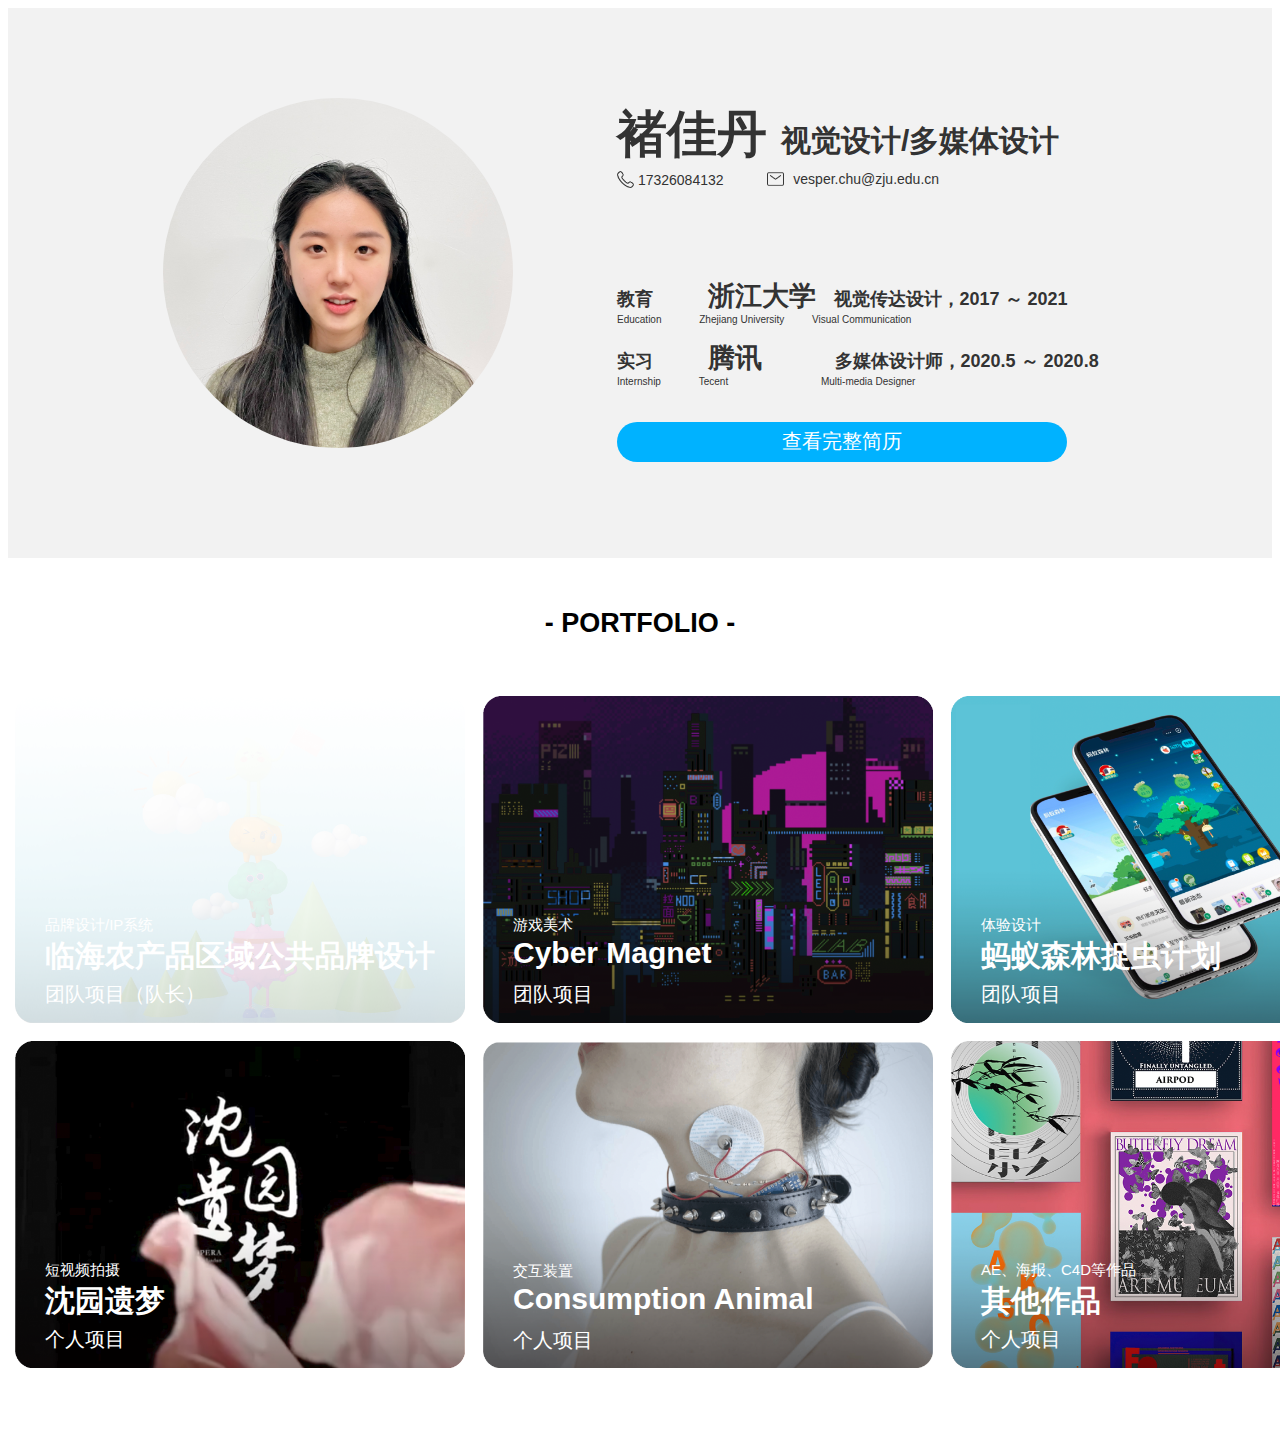
==== commit 1168f7a0: "Rename new index.html to index.html" ====
--- a/index.html
+++ b/index.html
@@ -1,209 +1,236 @@
 <!DOCTYPE html>
-<html lang="zxx">
+<html lang="en">
 <head>
-	<title>褚佳丹 | Portfolio</title>
-	<meta charset="UTF-8">
-	<meta name="description" content="Tulen Photography HTML Template"">
-	<meta name="keywords" content="photo, html">
-	<meta name="viewport" content="width=device-width, initial-scale=1.0">
-	<!-- Stylesheets -->
-	<link rel="stylesheet" href="css/bootstrap.min.css"/>
-	<link rel="stylesheet" href="css/font-awesome.min.css"/>
-	<link rel="stylesheet" href="css/themify-icons.css"/>
-	<link rel="stylesheet" href="css/accordion.css"/>
-	<link rel="stylesheet" href="css/owl.carousel.min.css"/>
-
-	<!-- Main Stylesheets -->
-	<link rel="stylesheet" href="css/style.css"/>
-
-
-	<!--[if lt IE 9]>
-		<script src="https://oss.maxcdn.com/html5shiv/3.7.2/html5shiv.min.js"></script>
-		<script src="https://oss.maxcdn.com/respond/1.4.2/respond.min.js"></script>
-	<![endif]-->
-	<style>
-		h2{
-			margin-bottom: 0;
-		}
-	</style>
+    <meta charset="UTF-8">
+    <title>褚佳丹 | Portfolio</title>
+    <style>
+        .button:hover{
+            background-color: #00D5FF;
+            border-radius: 25px;
+            border: none;
+            width: 450px;
+            height: 40px;
+            color:white;
+        }
+        .button{
+            background-color: #00B2FF;
+            border-radius: 25px;
+            border: none;
+            width: 450px;
+            height: 40px;
+            color:white;
+        }
+        .toptext{
+            font-family: sans-serif;
+            font-size: 15px;
+            font-weight: normal;
+            color: rgb(255, 255, 255);
+            position: absolute;
+            margin-top: 220px;
+            margin-left: 30px;
+            z-index: 99;
+        }
+
+        .text{
+            font-family: sans-serif;
+            font-size: 30px;
+            font-weight: bold;
+            color: rgb(255, 255, 255);
+            position: absolute;
+            margin-top: 240px;
+            margin-left: 30px;
+            z-index: 99;
+        }
+        .img:hover{
+            filter:brightness(80%)
+
+        }
+        .subtext{
+            font-family: sans-serif;
+            font-size: 20px;
+            font-weight: lighter;
+            color: rgb(255, 255, 255);
+            position: absolute;
+            margin-top: 285px;
+            margin-left: 30px;
+            z-index: 99;
+        }
+
+
+    </style>
 </head>
 <body>
-	<!-- Page Preloder -->
-	<div id="preloder">
-		<div class="loader"></div>
-	</div>
-
-	<!-- Offcanvas Menu Section -->
-	<div class="menu-wrapper">
-		<div class="menu-switch">
-			<!--<i class="ti-menu"></i>-->
-			<img src="img/personal.png" width="40px"  data-href="resume.pdf">
-		</div>
-		<div class="menu-social-warp">
-<!--			 <div class="menu-social">-->
-
-                 <img src="img/resume.png" width="20px" >
-<!--			</div>-->
-		</div>
-	<!--</div>
-	<div class="side-menu-wrapper">
-		<div class="sm-header">
-			<div class="menu-close">
-				<i class="ti-arrow-left"></i>
-			</div>
-			<a href="index.html" class="site-logo">
-				<img src="img/logo1.png" alt="">
-			</a>
-		</div>
-		<nav class="main-menu">
-			<ul>
-				<img src="img/photo.png" width="100px">
-				<li><a href="about.html">我的简历</a></li>
-			</ul>
-		</nav>
-		<div class="sm-footer">
-			<div class="sm-socail">
-				<a href="#"><i class="ti-facebook"></i></a>
-				<a href="#"><i class="ti-twitter-alt"></i></a>
-				<a href="#"><i class="ti-linkedin"></i></a>
-				<a href="#"><i class="ti-instagram"></i></a>
-			<div class="copyright-text"><p>-->
-
-		</div>
-	</div>
-	<!-- Offcanvas Menu Section end -->
-
-	<!-- Hero Section end -->
-	<section class="hero-section">
-		<div class="pana-accordion" id="accordion">
-    		<div class="pana-accordion-wrap">
-				<div class="pana-accordion-item set-bg" data-setbg="img/hero/1.jpg" data-href="blog-details.html">
-					<div class="pa-text">
-						<div class="pa-tag">团队项目</div>
-						<h2>蚂蚁森林放虫计划</h2>
-						<div class="pa-author">
-							<!--<img src="img/Hero/author.jpg" alt="">-->
-							<h4>服务设计</h4>
-						</div>
-					</div>
-				</div>
-				<div class="pana-accordion-item set-bg" data-setbg="img/hero/1s.png" data-href="blog-details2.html">
-					<div class="pa-text">
-						<div class="pa-tag">个人项目</div>
-						<h2>摇风·造物</h2>
-						<div class="pa-author">
-							<!--<img src="img/Hero/author.jpg" alt="">-->
-							<h4>品牌设计</h4>
-						</div>
-					</div>
-				</div>
-				<div class="pana-accordion-item set-bg" data-setbg="img/hero/2.jpg"data-href="blog-details3.html">
-					<div class="pa-text">
-						<div class="pa-tag">个人项目</div>
-						<h2>沈园遗梦</h2>
-						<div class="pa-author">
-<!--							<img src="img/Hero/author.jpg" alt="">-->
-							<h4>视频拍摄</h4>
-						</div>
-					</div>
-				</div>
-				<div class="pana-accordion-item set-bg" data-setbg="img/hero/3.jpg" data-href="blog-details4.html">
-					<div class="pa-text">
-						<div class="pa-tag">团队项目</div>
-						<h2>Cyber Magnet</h2>
-						<div class="pa-author">
-<!--							<img src="img/Hero/author.jpg" alt="">-->
-							<h4>游戏设计</h4>
-						</div>
-					</div>
-				</div>
-				<div class="pana-accordion-item set-bg" data-setbg="img/hero/4.jpg" data-href="blog-details5.html">
-					<div class="pa-text">
-<!--						<div class="pa-tag">people</div>-->
-						<h2>其他作品</h2>
-						<div class="pa-author">
-<!--							<img src="img/Hero/author.jpg" alt="">-->
-							<h4>海报、C4D、processing</h4>
-						</div>
-					</div>
-				</div>
-	    	</div>
-		</div>
-		<div class="hero-slider-warp">
-			<div class="hero-slider owl-carousel">
-				<div class="hero-item set-bg" data-setbg="img/hero/4.jpg">
-					<div class="pa-text">
-<!--						<div class="pa-tag">people</div>-->
-						<h2>其他作品</h2>
-						<div class="pa-author">
-							<!--							<img src="img/Hero/author.jpg" alt="">-->
-							<h4>海报、C4D、processing</h4>
-						</div>
-					</div>
-				</div>
-				<div class="hero-item set-bg" data-setbg="img/hero/1.jpg">
-					<div class="pa-text">
-<!--						<div class="pa-tag">people</div>-->
-						<div class="pa-tag">团队项目</div>
-						<h2>蚂蚁森林放虫计划</h2>
-						<div class="pa-author">
-							<!--<img src="img/Hero/author.jpg" alt="">-->
-							<h4>服务设计</h4>
-						</div>
-					</div>
-				</div>
-				<div class="hero-item set-bg" data-setbg="img/hero/1s.png">
-					<div class="pa-text">
-						<div class="pa-tag">个人项目</div>
-						<h2>摇风·造物</h2>
-						<div class="pa-author">
-							<!--<img src="img/Hero/author.jpg" alt="">-->
-							<h4>品牌设计</h4>
-						</div>
-					</div>
-				</div>
-				<div class="hero-item set-bg" data-setbg="img/hero/2.jpg">
-					<div class="pa-text">
-						<div class="pa-tag">个人项目</div>
-						<h2>沈园遗梦</h2>
-						<div class="pa-author">
-							<!--							<img src="img/Hero/author.jpg" alt="">-->
-							<h4>视频拍摄</h4>
-						</div>
-					</div>
-				</div>
-				<div class="hero-item set-bg" data-setbg="img/hero/3.jpg">
-					<div class="pa-text">
-						<div class="pa-tag">团队项目</div>
-						<h2>Cyber Magnet</h2>
-						<div class="pa-author">
-							<!--							<img src="img/Hero/author.jpg" alt="">-->
-							<h4>游戏设计</h4>
-						</div>
-					</div>
-				</div>
-			</div>
-		</div>
-	</section>
-	<!-- Hero Section end -->
-
-	<!--====== Javascripts & Jquery ======-->
-	<script src="js/vendor/jquery-3.2.1.min.js"></script>
-	<script src="js/bootstrap.min.js"></script>
-	<script src="js/owl.carousel.min.js"></script>
-	<script src="js/imagesloaded.pkgd.min.js"></script>
-	<script src="js/isotope.pkgd.min.js"></script>
-	<script src="js/jquery.nicescroll.min.js"></script>
-	<script src="js/circle-progress.min.js"></script>
-	<script src="js/pana-accordion.js"></script>
-	<script src="js/main.js"></script>
-	<script type="text/javascript">
-		$('[data-href]').css('cursor','pointer').on('click',function(){
-			if($(this).attr('data-href')){
-				location.href = $(this).attr('data-href');
-			}
-		})
-	</script>
-
-	</body>
+<div id="cv" style="background:#f2f2f2; color:#FFF; width:100%; height:550px; display:flex;">
+    <div id="cv_content" style=" margin: 0 auto; display:block; margin-top: 90px">
+    <div id="photo" style=" top: 90px; width: 350px; display:inline-block;">
+        <img src="img/new_image/photo.jpg" style="width: 350px; border-radius: 2000px;">
+    </div>
+    <div id="personal_information" style="color: #333333; width: 500px; margin-left: 100px; position:relative; top:
+    -50px;
+    display:inline-block;">
+         <div id="name_job_contact">
+             <div id="name" style=" padding:0px; font-size: 50px; font-family: sans-serif;
+             font-weight: bold; display:inline">
+                 褚佳丹
+             </div>
+             <div id="job" style="padding:0px; font-size: 30px; font-family: sans-serif;
+             font-weight: bold; display:inline">
+                 视觉设计/多媒体设计
+             </div>
+             <div id="contact" style=" padding:0px; font-size: 14px; font-family: sans-serif;
+             font-weight: lighter;" >
+                 <img src="img/new_image/phone.png" style="width: 17px; top:3px; position: relative"> 17326084132
+                 <img src="img/new_image/email.png" style="width: 17px; left:40px; position: relative; top: 1px;">
+                 <div id="email" style="display: inline; position:relative; left: 45px; top: -1px">
+                     vesper.chu@zju.edu.cn
+                 </div>
+             </div>
+         </div>
+         <div id="education_intern" style="margin-top: 90px; position:relative;">
+             <div id="education">
+                 <div id="ch" style="font-family: sans-serif; font-weight: bold;">
+                     <div id="ch1" style="font-size: 18px; display:inline;">
+                         教育
+                     </div>
+                     <div id="ch2" style="font-size: 27px; display:inline;position:relative; left: 50px;">
+                         浙江大学
+                     </div>
+                     <div id="ch3" style="font-size: 18px; display:inline;position:relative; left: 60px;">
+                        视觉传达设计，2017 ～ 2021
+                     </div>
+                 </div>
+                 <div id="en" style="font-family: sans-serif; font-weight: lighter; font-size: 10px;">
+                     <div id="en1" style="position:relative;display:inline;">
+                        Education
+                     </div>
+                     <div id="en2" style="left: 35px; position:relative; display:inline;">
+                        Zhejiang University
+                     </div>
+                     <div id="en3" style="left: 60px; position:relative; display:inline;">
+                        Visual Communication
+                     </div>
+                 </div>
+             </div>
+             <div id="intern"  style="position:relative;top: 15px;">
+                 <div id="chb" style="font-family: sans-serif; font-weight: bold;">
+                     <div id="chb1" style="font-size: 18px; display:inline;">
+                         实习
+                     </div>
+                     <div id="chb2" style="font-size: 27px; display:inline;
+                 position:relative; left: 50px;">
+                         腾讯
+                     </div>
+                     <div id="chb3" style="font-size: 18px; display:inline;
+                 position:relative; left: 115px;">
+                         多媒体设计师，2020.5 ～ 2020.8
+                     </div>
+                 </div>
+                 <div id="enb" style="font-family: sans-serif; font-weight: lighter; font-size: 10px;">
+                     <div id="enb1" style="position:relative;display:inline;">
+                         Internship
+                     </div>
+                     <div id="enb2" style="left: 35px; position:relative; display:inline;">
+                         Tecent
+                     </div>
+                     <div id="enb3" style="left: 125px; position:relative; display:inline;">
+                         Multi-media Designer
+                     </div>
+                 </div>
+             </div>
+             <div id="button"  style="position:relative;top: 50px">
+                 <input type="button" value="查看完整简历" class="button" style="font-size: 20px ;font-family: sans-serif;font-weight:lighter ">
+             </div>
+         </div>
+
+    </div>
+    </div>
+</div>
+
+<div id="portfolio" >
+    <div id="title" style="font-family: sans-serif; font-weight: bold; font-size: 27px; text-align: center;
+    position:relative; top: 50px">
+        - PORTFOLIO -
+    </div>
+    <div id="project" style=" height: 750px; width: 1405px; padding-top: 100px; margin: 0 auto; display:block;">
+
+            <div id="project1" style="display:inline-block; margin: 7px;">
+                <div class="toptext">
+                    品牌设计/IP系统
+                </div>
+                 <div class="text">
+                     临海农产品区域公共品牌设计
+                 </div>
+                <div class="subtext">
+                    团队项目（队长）
+                </div>
+                <a href="blog-details6.html"><img class="img" src="img/new_image/project1.png"
+                                                  style="width: 450px;mask: url(img/new_image/m.png);"></a>
+            </div>
+            <div id="project2" style="display:inline-block;  margin: 7px">
+                <div class="toptext">
+                    游戏美术
+                </div>
+                <div class="text">
+                    Cyber Magnet
+                </div>
+                <div class="subtext">
+                    团队项目
+                </div>
+<!--                <img class="img" src="img/new_image/m.png" style="width: 450px;">-->
+                <a href="blog-details4.html"> <img class="img" src="img/new_image/project2.png" style="width: 450px;"></a>
+            </div>
+            <div id="project3" style="display:inline-block;  margin: 7px">
+                <div class="toptext">
+                    体验设计
+                </div>
+                <div class="text">
+                    蚂蚁森林捉虫计划
+                </div>
+                <div class="subtext">
+                    团队项目
+                </div>
+                <a href="blog-details.html"><img class="img" src="img/new_image/project3.png" style="width: 450px;"></a>
+            </div>
+            <div id="project4" style="display:inline-block; margin: 7px;">
+                <div class="toptext">
+                    短视频拍摄
+                </div>
+                <div class="text">
+                    沈园遗梦
+                </div>
+                <div class="subtext">
+                    个人项目
+                </div>
+                <a href="blog-details3.html"><img class="img" src="img/new_image/project4.png" style="width: 450px;"></a>
+            </div>
+            <div id="project5" style="display:inline-block;  margin: 7px">
+                <div class="toptext">
+                    交互装置
+                </div>
+                <div class="text">
+                    Consumption Animal
+                </div>
+                <div class="subtext">
+                    个人项目
+                </div>
+                <a href="blog-details7.html"><img class="img" src="img/new_image/project5.png" style="width: 450px;"></a>
+            </div>
+            <div id="project6" style="display:inline-block;  margin: 7px">
+                <div class="toptext">
+                    AE、海报、C4D等作品
+                </div>
+                <div class="text">
+                    其他作品
+                </div>
+                <div class="subtext">
+                    个人项目
+                </div>
+                <a href="blog-details5.html"><img class="img" src="img/new_image/project6.png" style="width: 450px;"></a>
+            </div>
+
+    </div>
+
+</div>
+
+</body>
 </html>
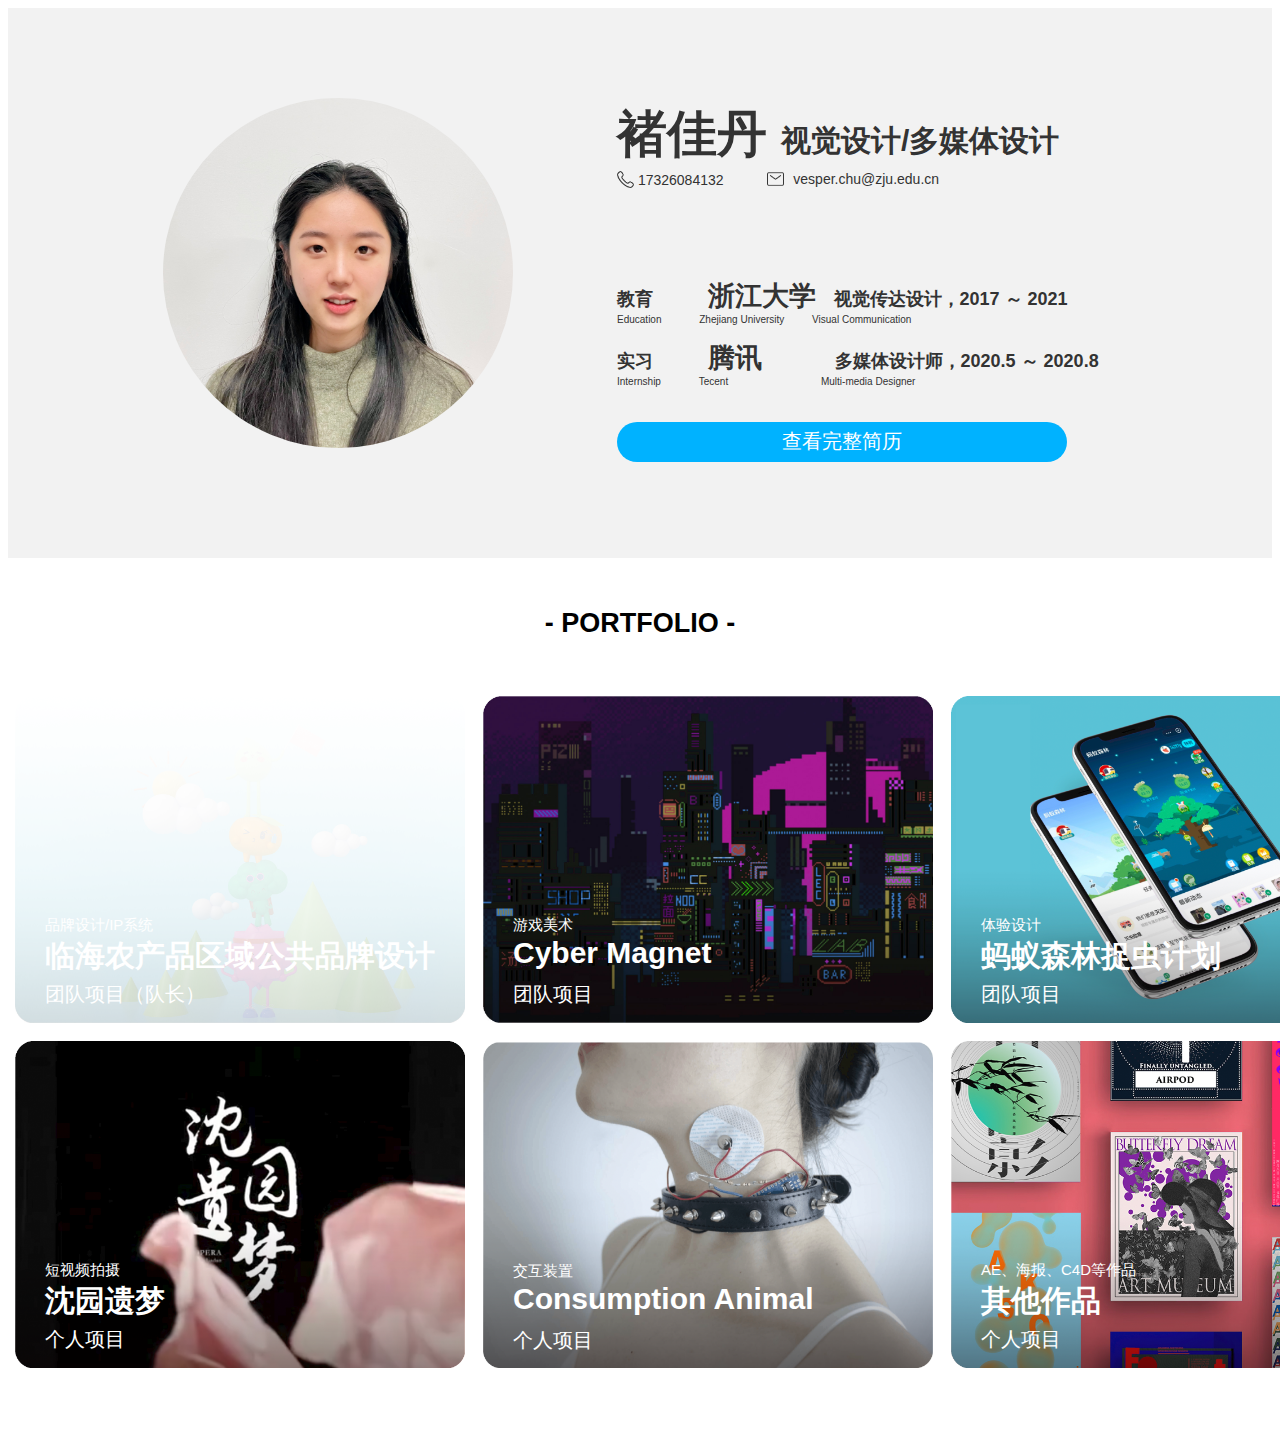
==== commit e85e750e: "Update index.html" ====
--- a/index.html
+++ b/index.html
@@ -138,7 +138,9 @@
                  </div>
              </div>
              <div id="button"  style="position:relative;top: 50px">
+                 <a href="resume.pdf">
                  <input type="button" value="查看完整简历" class="button" style="font-size: 20px ;font-family: sans-serif;font-weight:lighter ">
+                 </a>
              </div>
          </div>
 
@@ -152,6 +154,7 @@
         - PORTFOLIO -
     </div>
     <div id="project" style=" height: 750px; width: 1405px; padding-top: 100px; margin: 0 auto; display:block;">
+        <div id="line1">
 
             <div id="project1" style="display:inline-block; margin: 7px;">
                 <div class="toptext">
@@ -163,7 +166,7 @@
                 <div class="subtext">
                     团队项目（队长）
                 </div>
-                <a href="blog-details6.html"><img class="img" src="img/new_image/project1.png"
+                <a href="blog-details6.html"><img class="img" src="img/new_image/project1.jpg"
                                                   style="width: 450px;mask: url(img/new_image/m.png);"></a>
             </div>
             <div id="project2" style="display:inline-block;  margin: 7px">
@@ -177,7 +180,8 @@
                     团队项目
                 </div>
 <!--                <img class="img" src="img/new_image/m.png" style="width: 450px;">-->
-                <a href="blog-details4.html"> <img class="img" src="img/new_image/project2.png" style="width: 450px;"></a>
+                <a href="blog-details4.html">
+                    <img class="img" src="img/new_image/project2.jpg" style="width: 450px;"></a>
             </div>
             <div id="project3" style="display:inline-block;  margin: 7px">
                 <div class="toptext">
@@ -191,6 +195,8 @@
                 </div>
                 <a href="blog-details.html"><img class="img" src="img/new_image/project3.png" style="width: 450px;"></a>
             </div>
+        </div>
+        <div id="line2">
             <div id="project4" style="display:inline-block; margin: 7px;">
                 <div class="toptext">
                     短视频拍摄
@@ -227,6 +233,7 @@
                 </div>
                 <a href="blog-details5.html"><img class="img" src="img/new_image/project6.png" style="width: 450px;"></a>
             </div>
+        </div>
 
     </div>
 
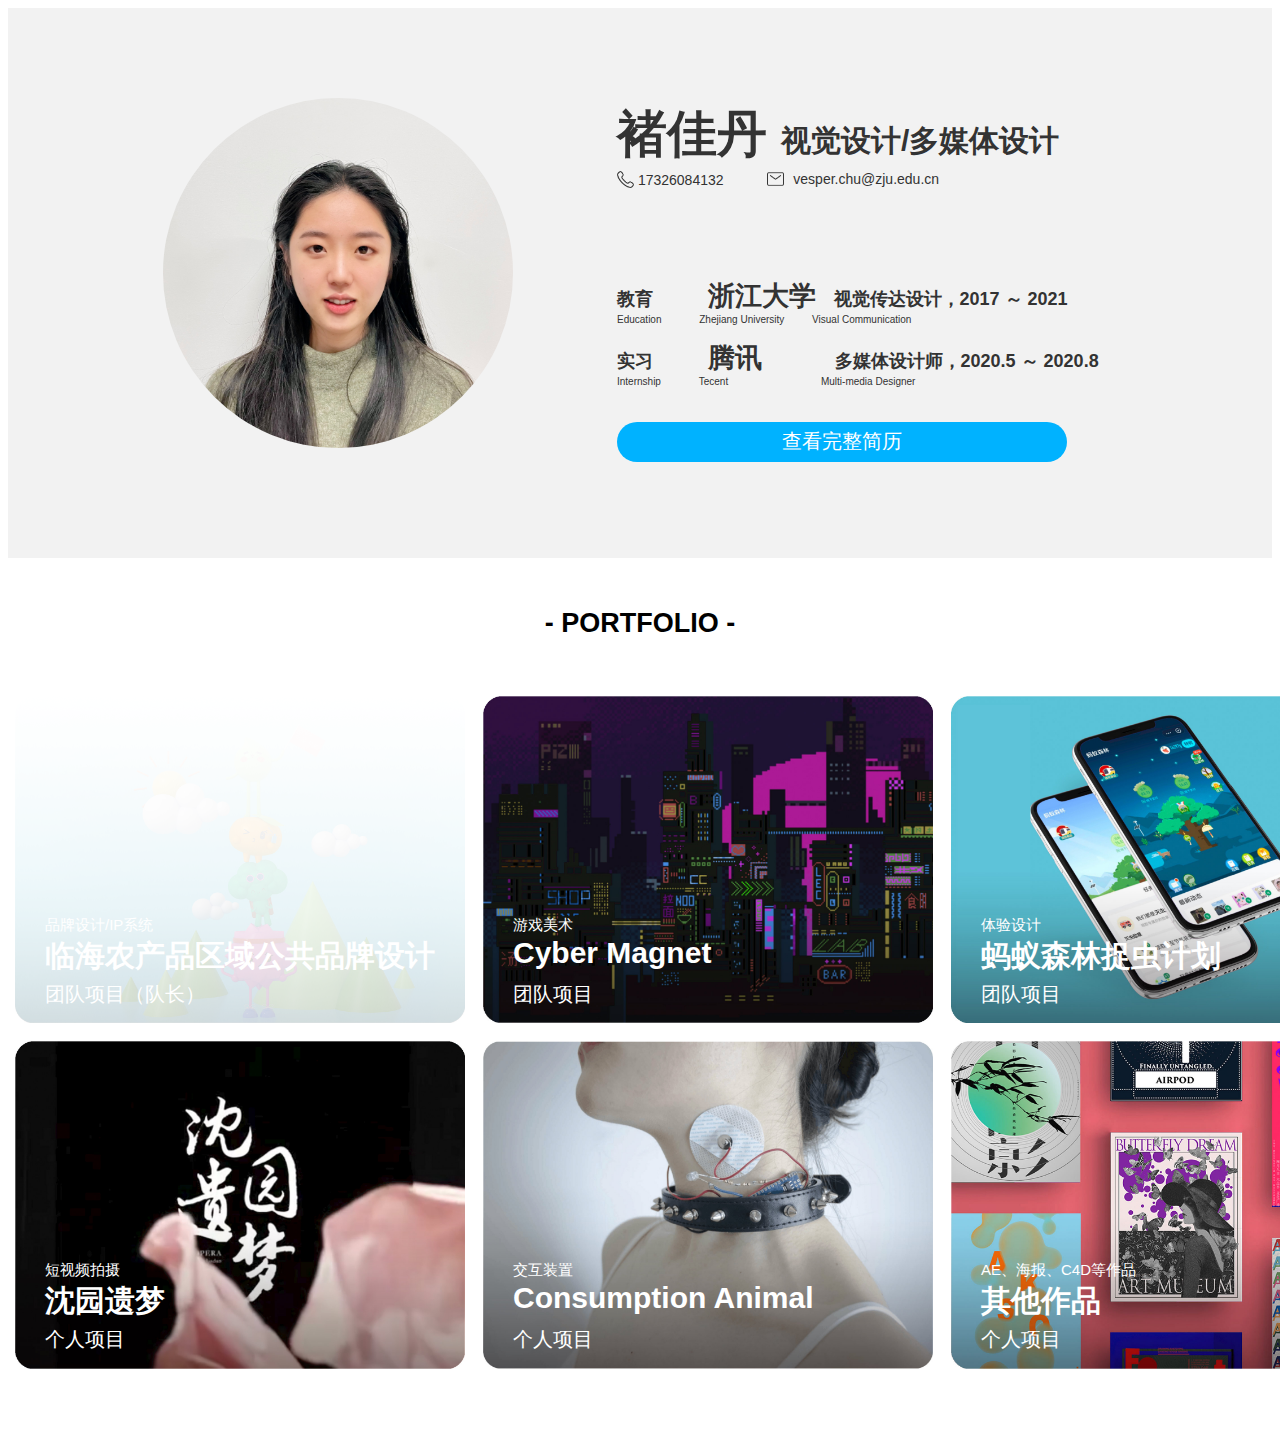
==== commit bc259418: "Update index.html" ====
--- a/index.html
+++ b/index.html
@@ -193,7 +193,7 @@
                 <div class="subtext">
                     团队项目
                 </div>
-                <a href="blog-details.html"><img class="img" src="img/new_image/project3.png" style="width: 450px;"></a>
+                <a href="blog-details.html"><img class="img" src="img/new_image/project3.jpg" style="width: 450px;"></a>
             </div>
         </div>
         <div id="line2">
@@ -207,7 +207,8 @@
                 <div class="subtext">
                     个人项目
                 </div>
-                <a href="blog-details3.html"><img class="img" src="img/new_image/project4.png" style="width: 450px;"></a>
+                <a
+                        href="blog-details3.html"><img class="img" src="img/new_image/project4.jpg" style="width: 450px;"></a>
             </div>
             <div id="project5" style="display:inline-block;  margin: 7px">
                 <div class="toptext">
@@ -219,7 +220,8 @@
                 <div class="subtext">
                     个人项目
                 </div>
-                <a href="blog-details7.html"><img class="img" src="img/new_image/project5.png" style="width: 450px;"></a>
+                <a
+                        href="blog-details7.html"><img class="img" src="img/new_image/project5.jpg" style="width: 450px;"></a>
             </div>
             <div id="project6" style="display:inline-block;  margin: 7px">
                 <div class="toptext">
@@ -231,7 +233,8 @@
                 <div class="subtext">
                     个人项目
                 </div>
-                <a href="blog-details5.html"><img class="img" src="img/new_image/project6.png" style="width: 450px;"></a>
+                <a
+                        href="blog-details5.html"><img class="img" src="img/new_image/project6.jpg" style="width: 450px;"></a>
             </div>
         </div>
 
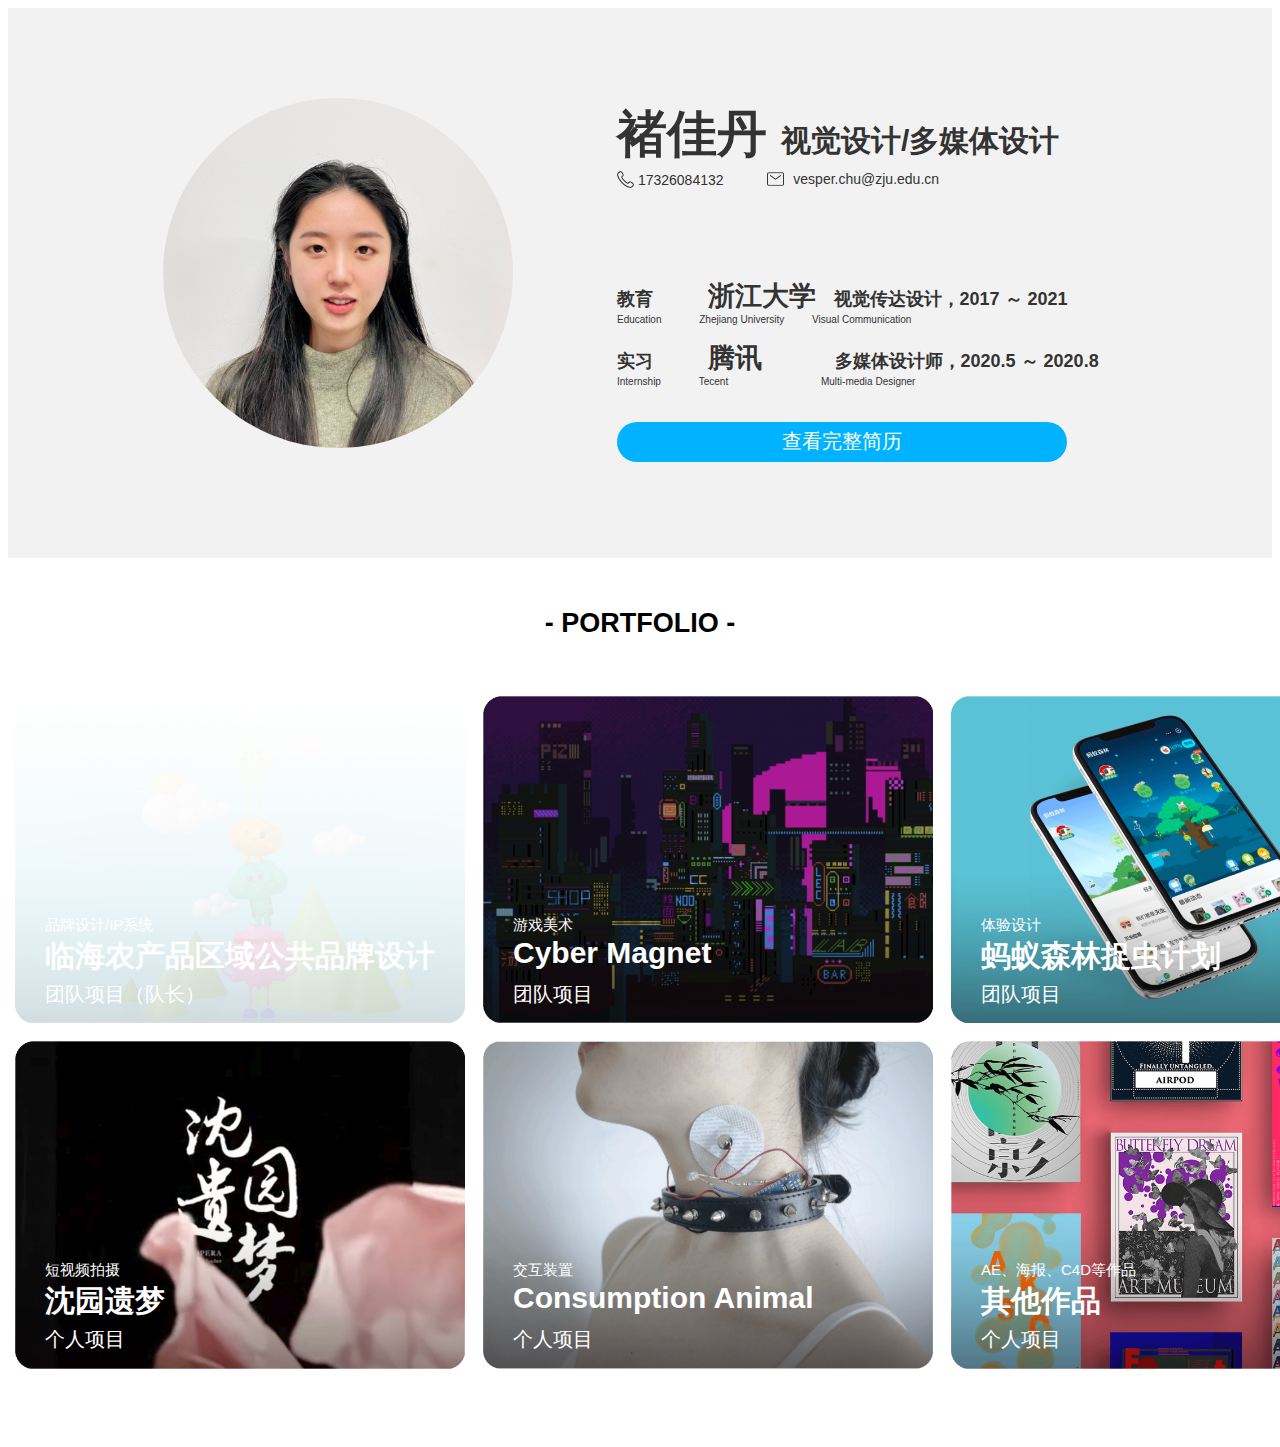
==== commit 08f17ef9: "Update index.html" ====
--- a/index.html
+++ b/index.html
@@ -166,7 +166,7 @@
                 <div class="subtext">
                     团队项目（队长）
                 </div>
-                <a href="blog-details6.html"><img class="img" src="img/new_image/project1.jpg"
+                <a href="blog-details6.html"><img class="img" src="img/new_image/project1.png"
                                                   style="width: 450px;mask: url(img/new_image/m.png);"></a>
             </div>
             <div id="project2" style="display:inline-block;  margin: 7px">
@@ -181,7 +181,7 @@
                 </div>
 <!--                <img class="img" src="img/new_image/m.png" style="width: 450px;">-->
                 <a href="blog-details4.html">
-                    <img class="img" src="img/new_image/project2.jpg" style="width: 450px;"></a>
+                    <img class="img" src="img/new_image/project2.png" style="width: 450px;"></a>
             </div>
             <div id="project3" style="display:inline-block;  margin: 7px">
                 <div class="toptext">
@@ -193,7 +193,7 @@
                 <div class="subtext">
                     团队项目
                 </div>
-                <a href="blog-details.html"><img class="img" src="img/new_image/project3.jpg" style="width: 450px;"></a>
+                <a href="blog-details.html"><img class="img" src="img/new_image/project3.png" style="width: 450px;"></a>
             </div>
         </div>
         <div id="line2">
@@ -208,7 +208,8 @@
                     个人项目
                 </div>
                 <a
-                        href="blog-details3.html"><img class="img" src="img/new_image/project4.jpg" style="width: 450px;"></a>
+                        href="blog-details3.html"><img class="img" src="img/new_image/project4.png"
+                                                       style="width: 450px;"></a>
             </div>
             <div id="project5" style="display:inline-block;  margin: 7px">
                 <div class="toptext">
@@ -221,7 +222,8 @@
                     个人项目
                 </div>
                 <a
-                        href="blog-details7.html"><img class="img" src="img/new_image/project5.jpg" style="width: 450px;"></a>
+                        href="blog-details7.html"><img class="img" src="img/new_image/project5.png"
+                                                       style="width: 450px;"></a>
             </div>
             <div id="project6" style="display:inline-block;  margin: 7px">
                 <div class="toptext">
@@ -234,7 +236,8 @@
                     个人项目
                 </div>
                 <a
-                        href="blog-details5.html"><img class="img" src="img/new_image/project6.jpg" style="width: 450px;"></a>
+                        href="blog-details5.html"><img class="img" src="img/new_image/project6.png"
+                                                       style="width: 450px;"></a>
             </div>
         </div>
 
